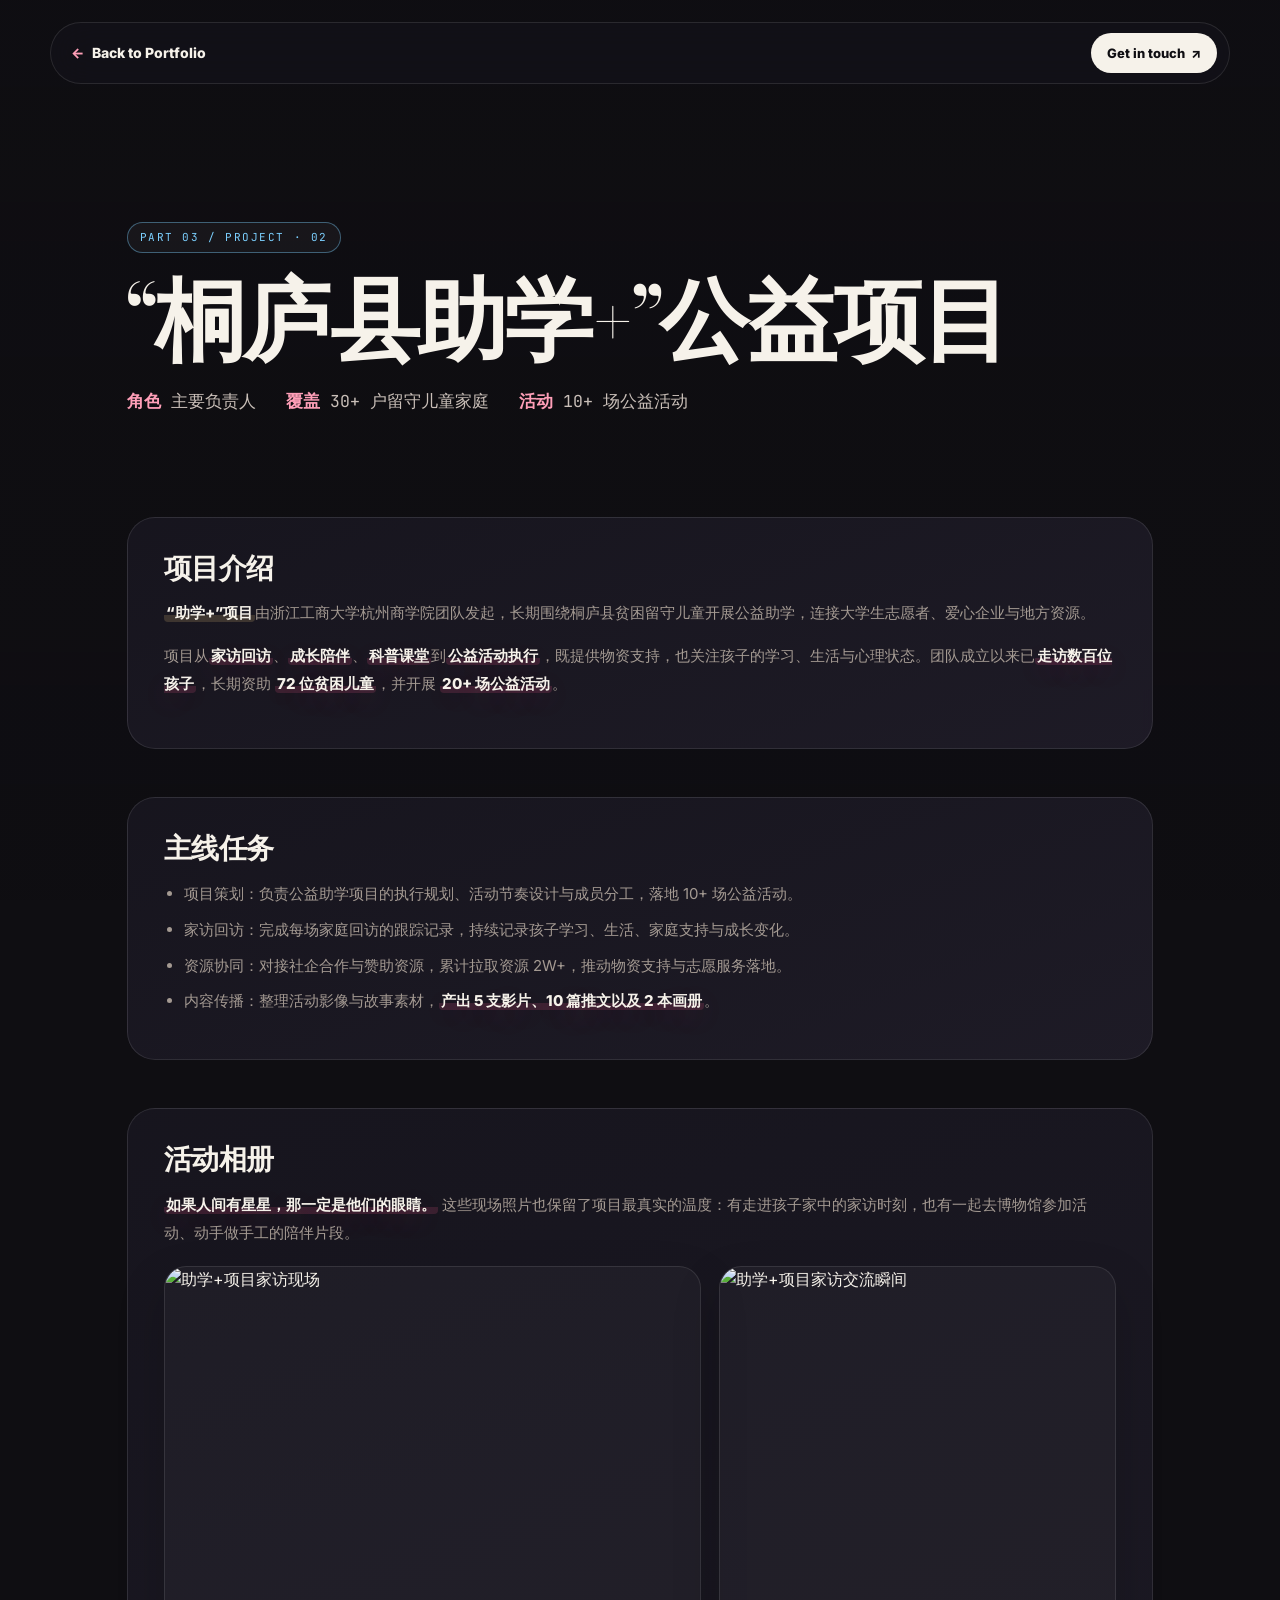
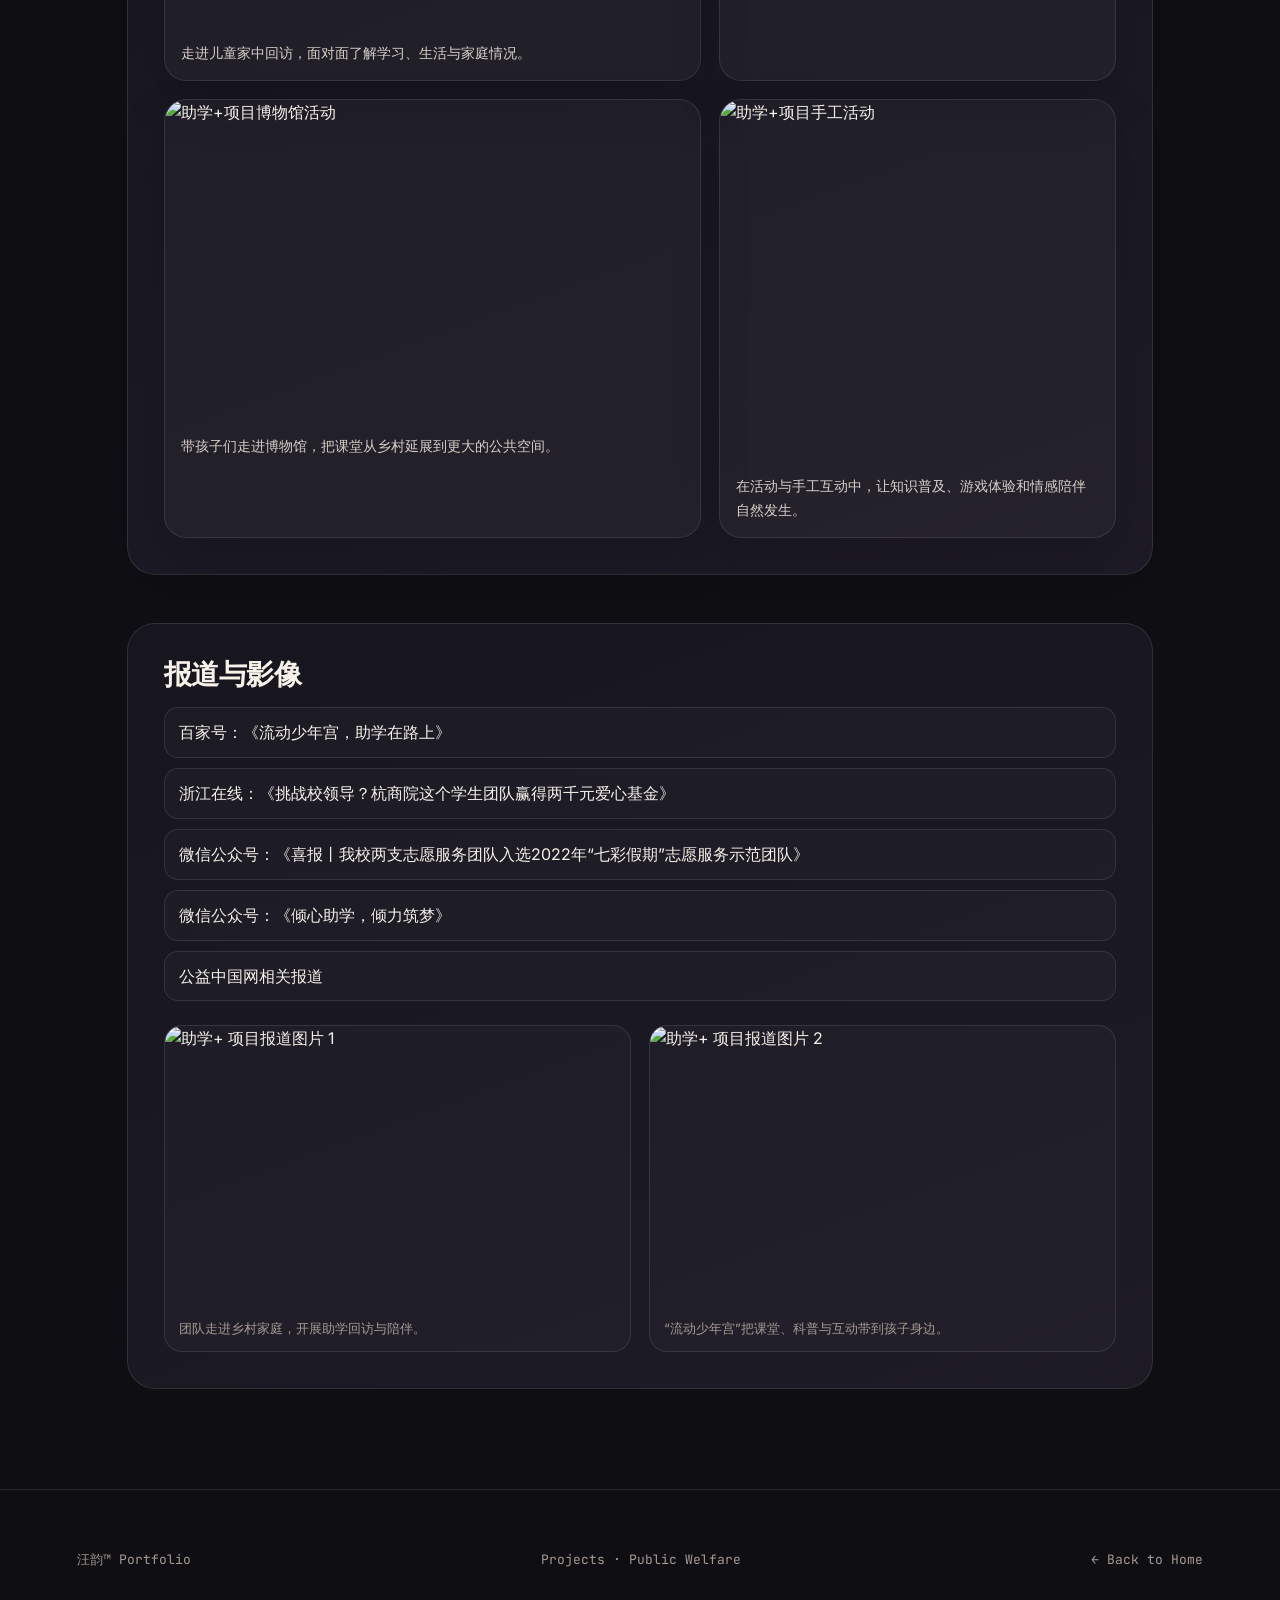
==== projects/gongyi.html @ 354fd6cc "Add files via upload" ====
<!doctype html>
<html lang="zh-CN">
<head>
  <meta charset="UTF-8" />
  <meta name="viewport" content="width=device-width, initial-scale=1.0" />
  <title>桐庐县助学+ 公益项目｜汪韵 Portfolio</title>
  <link href="https://fonts.googleapis.com/css2?family=Fraunces:opsz,wght@9..144,400;9..144,600;9..144,900&family=Inter:wght@400;500;600;700;800;900&family=JetBrains+Mono:wght@400;600&display=swap" rel="stylesheet">
  <link rel="stylesheet" href="../styles.css" />
</head>
<body class="gongyi-page">
  <div class="grain"></div>
  <nav class="detail-nav">
    <a class="back" href="../portfolio.html#projects"><i>←</i> Back to Portfolio</a>
    <a class="nav-cta" href="../portfolio.html#contact">Get in touch <i>↗</i></a>
  </nav>

  <section class="detail-hero">
    <span class="tag blue">Part 03 / Project · 02</span>
    <h1>“桐庐县助学+”公益项目</h1>
    <div class="meta">
      <div><b>角色</b>主要负责人</div>
      <div><b>覆盖</b>30+ 户留守儿童家庭</div>
      <div><b>活动</b>10+ 场公益活动</div>
    </div>
  </section>

  <main class="detail-body">
    <section class="detail-block">
      <h2>项目介绍</h2>
      <p><strong>“助学+”项目</strong>由浙江工商大学杭州商学院团队发起，长期围绕桐庐县贫困留守儿童开展公益助学，连接大学生志愿者、爱心企业与地方资源。</p>
      <p>项目从<b class="hl">家访回访</b>、<b class="hl">成长陪伴</b>、<b class="hl">科普课堂</b>到<b class="hl">公益活动执行</b>，既提供物资支持，也关注孩子的学习、生活与心理状态。团队成立以来已<b class="hl">走访数百位孩子</b>，长期资助 <b class="hl">72 位贫困儿童</b>，并开展 <b class="hl">20+ 场公益活动</b>。</p>
    </section>

    <section class="detail-block">
      <h2>主线任务</h2>
      <ul>
        <li>项目策划：负责公益助学项目的执行规划、活动节奏设计与成员分工，落地 10+ 场公益活动。</li>
        <li>家访回访：完成每场家庭回访的跟踪记录，持续记录孩子学习、生活、家庭支持与成长变化。</li>
        <li>资源协同：对接社企合作与赞助资源，累计拉取资源 2W+，推动物资支持与志愿服务落地。</li>
        <li>内容传播：整理活动影像与故事素材，<b class="hl">产出 5 支影片、10 篇推文以及 2 本画册</b>。</li>
      </ul>
    </section>

    <section class="detail-block">
      <h2>活动相册</h2>
      <p><b class="hl">如果人间有星星，那一定是他们的眼睛。</b> 这些现场照片也保留了项目最真实的温度：有走进孩子家中的家访时刻，也有一起去博物馆参加活动、动手做手工的陪伴片段。</p>
      <div class="gongyi-gallery">
        <figure class="gongyi-shot wide">
          <img src="../assets/gongyi/gongyi-home-visit.jpg" alt="助学+项目家访现场" />
          <figcaption>走进儿童家中回访，面对面了解学习、生活与家庭情况。</figcaption>
        </figure>
        <figure class="gongyi-shot">
          <img src="../assets/gongyi/gongyi-visit-closeup.jpg" alt="助学+项目家访交流瞬间" />
        </figure>
        <figure class="gongyi-shot">
          <img src="../assets/gongyi/gongyi-museum.jpg" alt="助学+项目博物馆活动" />
          <figcaption>带孩子们走进博物馆，把课堂从乡村延展到更大的公共空间。</figcaption>
        </figure>
        <figure class="gongyi-shot wide">
          <img src="../assets/gongyi/gongyi-handcraft.jpg" alt="助学+项目手工活动" />
          <figcaption>在活动与手工互动中，让知识普及、游戏体验和情感陪伴自然发生。</figcaption>
        </figure>
      </div>
    </section>

    <section class="detail-block">
      <h2>报道与影像</h2>
      <div class="report-list">
        <a href="https://baijiahao.baidu.com/s?id=1743393830156182730&wfr=spider&for=pc" target="_blank" rel="noopener">百家号：《流动少年宫，助学在路上》</a>
        <a href="https://edu.zjol.com.cn/jyjsb/gx/202205/t20220523_24268512.shtml" target="_blank" rel="noopener">浙江在线：《挑战校领导？杭商院这个学生团队赢得两千元爱心基金》</a>
        <a href="https://mp.weixin.qq.com/s?__biz=MzA5NzA5MzkwMQ==&mid=2656238337&idx=1&sn=d163414d0bee1aa7714468f614f43570&chksm=8b004b63bc77c275d43cf0dcc361975abc026a42892bd13a440582bca9d9f21f67026ea477d1&scene=27" target="_blank" rel="noopener">微信公众号：《喜报丨我校两支志愿服务团队入选2022年“七彩假期”志愿服务示范团队》</a>
        <a href="https://mp.weixin.qq.com/s?__biz=MzA5Mzk5MDE2MA==&mid=2654598188&idx=3&sn=9f2ddd918fa596a3ea3bbfcd68810405&chksm=8b982853bcefa1459b0fc0015643b7febeaaa6d3de9b00a42f5c280c9eeacb4f1b37c9ba20a7&scene=27" target="_blank" rel="noopener">微信公众号：《倾心助学，倾力筑梦》</a>
        <a href="https://www.pubchn.com/news/show.php?itemid=97414" target="_blank" rel="noopener">公益中国网相关报道</a>
      </div>
      <div class="report-gallery">
        <figure><img src="../assets/gongyi/gongyi-report-2.png" alt="助学+ 项目报道图片 1"><figcaption>团队走进乡村家庭，开展助学回访与陪伴。</figcaption></figure>
        <figure><img src="../assets/gongyi/gongyi-report-3.png" alt="助学+ 项目报道图片 2"><figcaption>“流动少年宫”把课堂、科普与互动带到孩子身边。</figcaption></figure>
      </div>
    </section>
  </main>

  <footer><div class="foot-top"><span>汪韵™ Portfolio</span><span>Projects · Public Welfare</span><a href="../portfolio.html" style="text-decoration:none">← Back to Home</a></div></footer>
</body>
</html>
---- styles.css ----
:root{
  --bg:#0f0e12;
  --bg-2:#141319;
  --ink:#f6f2ea;
  --muted:#a49a92;
  --line:rgba(255,255,255,.1);
  --line-strong:rgba(255,255,255,.22);
  --pink:#ff9fb8;
  --pink-deep:#ef588a;
  --amber:#e9c37a;
  --amber-deep:#c9922f;
  --blue:#7cd0ff;
  --blue-deep:#3a92cf;
  --red:#f47070;
  --paper:#1b1922;
  --sand:#d9c6b3;
}
*{box-sizing:border-box;-webkit-font-smoothing:antialiased}
html{scroll-behavior:smooth}
body{margin:0;font-family:Inter,system-ui,sans-serif;color:var(--ink);background:var(--bg);overflow-x:hidden;line-height:1.55}
.italic{font-family:"Fraunces",serif;font-style:italic;font-weight:400}
h1,h2,h3,h4{font-family:"Fraunces",serif;font-weight:600;letter-spacing:-.03em;line-height:1.06}
h2{margin:0 0 20px;font-size:clamp(38px,5.6vw,86px)}
h3{font-size:26px;margin:0 0 12px}
p{color:var(--muted)}
a{color:inherit}
.grain{display:none}
.grid-overlay{display:none}

/* NAV */
.nav{position:fixed;top:22px;left:50%;transform:translateX(-50%);z-index:40;display:flex;align-items:center;gap:24px;padding:10px 12px 10px 20px;border:1px solid var(--line);border-radius:999px;background:rgba(20,19,25,.72);backdrop-filter:blur(20px);width:min(1180px,95vw)}
.brand{display:flex;align-items:center;gap:6px;text-decoration:none;font-weight:800;font-size:15px}.brand b{font-family:"Fraunces",serif;font-size:20px;font-weight:600}.brand span{color:var(--pink)}
.nav-mid{flex:1;display:flex;justify-content:center;gap:6px}.nav-mid a{padding:8px 14px;text-decoration:none;color:var(--muted);font-size:13px;font-weight:600;border-radius:999px;transition:.25s}.nav-mid a:hover{color:var(--ink);background:rgba(255,255,255,.05)}
.nav-cta{display:inline-flex;align-items:center;gap:6px;padding:10px 16px;border-radius:999px;background:var(--ink);color:var(--bg);text-decoration:none;font-size:13px;font-weight:800}.nav-cta i{font-style:normal}

/* HERO */
.hero{position:relative;padding:180px 6vw 40px;min-height:96vh;isolation:isolate;overflow:hidden}
.hero-photo{position:absolute;top:0;right:0;height:100%;width:56%;object-fit:cover;object-position:center 20%;z-index:0;filter:contrast(1.08) saturate(1.05) brightness(1.02)}
.hero-photo-mask{position:absolute;inset:0;z-index:1;background:linear-gradient(90deg,var(--bg) 0%,var(--bg) 8%,rgba(15,14,18,.98) 18%,rgba(15,14,18,.9) 28%,rgba(15,14,18,.72) 40%,rgba(15,14,18,.5) 55%,rgba(15,14,18,.28) 72%,rgba(15,14,18,.1) 88%,rgba(15,14,18,0) 100%)}
.hero-inner{position:relative;z-index:2;max-width:1180px;margin:0 auto}
.hero-kicker,.section-kicker,.trust-title,.tag{font-family:"JetBrains Mono",monospace;color:var(--muted);font-size:12px;letter-spacing:.14em;text-transform:uppercase}
.hero-title{margin:22px 0 6px;font-size:clamp(80px,12vw,192px);font-weight:600;letter-spacing:-.02em;line-height:.9;color:#f6f2ea}
.hero-outline{margin:0 0 44px;font-family:"Fraunces",serif;font-style:italic;font-size:clamp(42px,6vw,88px);font-weight:700;letter-spacing:-.03em;line-height:1;background:linear-gradient(100deg,#f7d6e2 0%,#ef588a 38%,#e9c37a 72%,#78aae8 100%);-webkit-background-clip:text;background-clip:text;color:transparent;text-shadow:0 14px 48px rgba(239,88,138,.18)}
.hero-card{max-width:640px;padding:34px 36px;border:1px solid var(--line-strong);border-radius:26px;background:rgba(20,19,25,.62);backdrop-filter:blur(24px);box-shadow:0 30px 80px rgba(0,0,0,.35)}
.hero-role{margin:0 0 14px;color:var(--pink);font-size:16px;font-weight:800;letter-spacing:.02em}
.hero-desc{margin:0 0 22px;color:#d8d0c8;font-size:16px;line-height:1.8}
.hero-edu{list-style:none;margin:0 0 26px;padding:0;display:grid;gap:12px}
.hero-edu li{position:relative;padding-left:18px;color:#d8d0c8;font-size:15px}
.hero-edu li:before{content:"";position:absolute;left:0;top:9px;width:6px;height:6px;border-radius:50%;background:var(--pink)}
.hero-edu b{color:var(--ink);font-family:"Fraunces",serif;font-weight:600;font-size:16px}
.hero-edu span{color:var(--muted);font-family:"JetBrains Mono",monospace;font-size:13px;margin-left:6px}
.hero-contact{display:flex;flex-wrap:wrap;gap:32px;padding-top:26px;border-top:1px solid var(--line)}
.hero-contact a,.hero-contact span{display:inline-flex;align-items:center;gap:10px;color:#d8d0c8;text-decoration:none;font-family:"JetBrains Mono",monospace;font-size:14.5px;transition:.25s}
.hero-contact a:hover{color:var(--pink)}
.hero-contact i{font-style:normal;color:var(--pink);font-size:14px}

/* MARQUEE */
.marquee{margin-top:56px;padding:22px 0;border-top:1px solid var(--line);border-bottom:1px solid var(--line);overflow:hidden;position:relative;z-index:2}
.marquee-track{display:flex;gap:36px;white-space:nowrap;animation:marquee 30s linear infinite}
.marquee-track span{font-family:"Fraunces",serif;font-size:44px;font-style:italic;color:var(--ink);font-weight:600}
.marquee-track span:nth-child(even){color:var(--muted)}
@keyframes marquee{to{transform:translateX(-50%)}}

/* TRUST */
.trust{max-width:1180px;margin:80px auto;padding:0 6vw;text-align:center}
.trust-title{margin-bottom:26px}
.trust-logos{display:flex;flex-wrap:wrap;justify-content:center;gap:12px 18px}
.trust-logos span{padding:10px 18px;border:1px solid var(--line);border-radius:999px;font-family:"Fraunces",serif;font-size:18px;color:var(--muted);transition:.25s;white-space:nowrap}
.trust-logos span:hover{color:var(--ink);border-color:var(--line-strong)}

/* SECTIONS */
.section{max-width:1180px;margin:120px auto;padding:0 6vw;position:relative;z-index:2}
.section-head{display:flex;align-items:end;justify-content:space-between;gap:24px;margin-bottom:56px}
.section-kicker{display:block;margin-bottom:22px}
.section .lead,.section-head>p{max-width:520px;font-size:16px;color:var(--muted);margin:0}
.section-desc{max-width:520px;margin:0;color:var(--muted);font-family:"Kaiti SC","STKaiti","KaiTi","楷体","楷体_GB2312",serif;font-size:16px;line-height:1.75;letter-spacing:.02em}
.section-hint{display:inline-block;margin-left:6px;font-size:12px;color:rgba(240,236,228,.35);font-family:"JetBrains Mono",monospace;letter-spacing:.06em;font-weight:400}
.tag{display:inline-block;padding:6px 12px;border:1px solid var(--line-strong);border-radius:999px;background:rgba(255,255,255,.04);color:var(--muted);font-size:11px}
.tag.red{color:var(--red);border-color:rgba(244,112,112,.4)}
.tag.amber{color:var(--amber);border-color:rgba(233,195,122,.4)}
.tag.blue{color:var(--blue);border-color:rgba(124,208,255,.4)}

/* BTN */
.btn{display:inline-flex;align-items:center;gap:6px;padding:14px 20px;border-radius:999px;text-decoration:none;font-weight:700;transition:.25s;font-size:14px}
.btn i{font-style:normal;transition:.25s}
.btn.primary{background:var(--ink);color:var(--bg)}
.btn.primary:hover{background:var(--pink);color:var(--bg)}
.btn.primary:hover i{transform:translateX(4px)}
.btn.large{padding:18px 28px;font-size:16px}

/* EXPERIENCE HUB */
.exp-grid{display:grid;grid-template-columns:1fr;gap:18px}

.exp-acc{border:1px solid var(--line);border-radius:28px;background:linear-gradient(160deg,#181620 0%,#1f1c28 100%);overflow:hidden}
.exp-acc summary{list-style:none}
.exp-acc summary::-webkit-details-marker{display:none}

.exp-card{position:relative;padding:36px;border:none;border-radius:0;background:transparent;text-decoration:none;color:var(--ink);transition:.3s;display:flex;flex-direction:column;overflow:hidden;cursor:pointer}
.exp-acc:hover{border-color:var(--line-strong);transform:translateY(-2px);transition:.3s}
.exp-acc:hover:before{opacity:1}
.exp-acc[open]{border-color:var(--line-strong)}
.exp-acc[open] .exp-card{border-bottom:1px solid var(--line)}
.exp-acc[open] .exp-more i{transform:rotate(180deg)}

.exp-inline{padding:28px 36px;background:rgba(0,0,0,.18)}
.exp-inline-loading{color:var(--muted);font-family:"JetBrains Mono",monospace;font-size:12px}
.exp-inline-hero{display:flex;flex-wrap:wrap;gap:14px;align-items:baseline;margin-bottom:18px}
.exp-inline-hero h4{margin:0;font-family:"Fraunces",serif;font-size:22px;letter-spacing:-.02em}
.exp-inline-meta{display:flex;flex-wrap:wrap;gap:16px;color:var(--muted);font-family:"JetBrains Mono",monospace;font-size:12px}
.exp-inline-meta b{color:var(--pink);margin-right:6px}
.exp-inline .detail-block{margin:0 0 16px;padding:22px;border-radius:18px}
.exp-inline .detail-block:last-child{margin-bottom:0}
.exp-inline .placeholder{display:none}
.exp-card:before{content:"";position:absolute;inset:auto -20% -40% -20%;height:60%;background:radial-gradient(circle,rgba(255,159,184,.24),transparent 60%);opacity:0;transition:.35s}
.exp-card:hover{transform:none}
.exp-card:hover:before{opacity:1}
.exp-card:hover .exp-more i{transform:translateX(6px)}
.exp-card-head{display:flex;justify-content:space-between;align-items:center;gap:16px;margin-bottom:22px}
.exp-card-head img{height:60px;max-width:200px;object-fit:contain;background:transparent;padding:0;border-radius:0;mix-blend-mode:normal;filter:none}
.exp-card-head img.logo-dark{background:transparent}
.trust-inline{display:flex;flex-wrap:wrap;gap:8px;margin-top:18px}
.trust-inline span{padding:6px 14px;border:1px solid var(--line);border-radius:999px;font-family:"Fraunces",serif;font-size:14px;color:var(--muted);white-space:nowrap;transition:.25s}
.trust-inline span:hover{color:var(--ink);border-color:var(--line-strong)}
.exp-card h3{position:relative;z-index:1;font-size:30px;margin:0 0 10px;font-weight:800}
.exp-when{color:var(--pink);font-size:13px;font-family:"JetBrains Mono",monospace;margin:0 0 16px}
.exp-brief{position:relative;z-index:1;color:var(--muted);font-size:15px;margin:0 0 22px;flex:1}
.exp-metrics{display:flex;gap:20px;padding-top:20px;border-top:1px solid var(--line);margin-bottom:20px}
.exp-metrics span{display:flex;flex-direction:column;color:var(--muted);font-size:12px;font-family:"JetBrains Mono",monospace}
.exp-metrics b{font-family:"Fraunces",serif;font-size:32px;font-weight:600;color:var(--pink);letter-spacing:-.03em;margin-bottom:4px}
.exp-more{position:relative;z-index:1;color:var(--ink);font-family:"Fraunces",serif;font-style:italic;font-size:18px;font-weight:600;display:flex;align-items:center;gap:6px}
.exp-more i{font-style:normal;transition:.25s}

/* PROJECTS HUB */
.proj-grid{display:grid;grid-template-columns:1fr 1fr 1fr;gap:20px}
.proj-card{position:relative;padding:28px;border:1px solid var(--line);border-radius:28px;background:linear-gradient(160deg,#181620 0%,#1f1c28 100%);text-decoration:none;color:var(--ink);transition:.3s;display:flex;flex-direction:column;overflow:hidden}
.proj-card.wide{grid-column:span 1}
.proj-card:hover{transform:translateY(-6px);border-color:var(--line-strong)}
.proj-card:hover .proj-more i{transform:translateX(6px)}
.proj-cover{margin:18px 0 18px;height:180px;border-radius:20px;display:flex;flex-direction:column;justify-content:flex-end;padding:22px;position:relative;overflow:hidden;background-size:cover;background-position:center}
.proj-cover:after{content:"";position:absolute;inset:0;background:linear-gradient(180deg,rgba(0,0,0,0) 0%,rgba(0,0,0,.05) 55%,rgba(0,0,0,.45) 100%);pointer-events:none}
.proj-cover span,.proj-cover small{position:relative;z-index:1}
.proj-cover span{font-family:"Fraunces",serif;font-size:44px;font-weight:600;color:white;letter-spacing:-.03em;text-shadow:0 2px 20px rgba(0,0,0,.5)}
.proj-cover small{color:rgba(255,255,255,.85);font-family:"JetBrains Mono",monospace;font-size:12px;margin-top:4px;text-shadow:0 2px 12px rgba(0,0,0,.6)}
.proj-cover.research{background-color:#5a3a20}
.proj-cover.welfare{background-color:#1a2b3d}
.proj-cover.film-cover{background-color:#2a1a2c}
.proj-cover.film-cover:before{content:"";display:none}
.proj-card h3{font-size:24px;margin:0 0 10px}
.proj-card p{margin:0 0 20px;font-size:14px;flex:1;line-height:1.7}
.proj-card p b{color:var(--ink);font-weight:700;background:linear-gradient(180deg,transparent 62%,rgba(233,195,122,.18) 62%);padding:0 2px}
.proj-more{color:var(--ink);font-family:"Fraunces",serif;font-style:italic;font-size:17px;font-weight:600;display:flex;align-items:center;gap:6px}
.proj-more i{font-style:normal;transition:.25s}

/* LIFE */
.life h2{max-width:900px}
.life-lede{max-width:780px;color:var(--muted);margin-top:24px;font-size:16px;line-height:1.7}
.life-grid{display:grid;grid-template-columns:repeat(4,1fr);gap:16px;margin-top:32px}
.life-card{display:flex;flex-direction:column;padding:28px;border:1px solid var(--line);border-radius:22px;background:rgba(255,255,255,.02);color:var(--ink);text-decoration:none;transition:transform .3s ease,border-color .3s ease,background .3s ease;min-height:220px}
.life-card:hover{transform:translateY(-6px);border-color:var(--line-strong);background:rgba(255,255,255,.04)}
.life-card:hover .life-more i{transform:translateX(6px)}
.life-tag{font-family:"JetBrains Mono",monospace;font-size:11px;color:var(--muted);letter-spacing:.08em;text-transform:uppercase;margin-bottom:14px}
.life-card b{display:block;font-family:"Fraunces",serif;font-size:22px;margin-bottom:10px;font-weight:600}
.life-card p{margin:0 0 20px;font-size:14px;color:var(--muted);flex:1;line-height:1.6}
.life-more{color:var(--ink);font-family:"Fraunces",serif;font-style:italic;font-size:15px;font-weight:600;display:inline-flex;align-items:center;gap:6px}
.life-more i{transition:transform .3s ease;font-style:normal}

/* CONTACT */
.contact{padding:0 6vw}
.contact-inner{padding:80px 6vw;border-radius:36px;background:linear-gradient(135deg,var(--pink-deep) 0%,#8a3d67 40%,#3a2a48 100%);text-align:center;position:relative;overflow:hidden}
.contact-inner:before{content:"";position:absolute;inset:auto -20% -60% 40%;width:500px;height:500px;border-radius:50%;background:radial-gradient(circle,rgba(233,195,122,.5),transparent 60%);filter:blur(30px)}
.contact-inner h2{color:white;max-width:800px;margin:0 auto 20px}
.contact-inner .section-kicker{color:rgba(255,255,255,.75)}
.contact-inner p{max-width:640px;margin:0 auto 40px;color:rgba(255,255,255,.85)}
.contact-info{position:relative;z-index:2;display:flex;flex-wrap:wrap;justify-content:center;gap:24px}
.contact-info a,.contact-info span{color:white;text-decoration:none;font-family:"JetBrains Mono",monospace;font-size:14px;display:inline-flex;align-items:center;gap:8px;padding:12px 20px;border:1px solid rgba(255,255,255,.28);border-radius:999px;background:rgba(255,255,255,.06);transition:.25s}
.contact-info a:hover{background:rgba(255,255,255,.16)}
.contact-info i{font-style:normal}

/* FOOTER */
footer{padding:60px 6vw 40px;border-top:1px solid var(--line);margin-top:100px}
.foot-top{max-width:1180px;margin:0 auto;display:flex;justify-content:space-between;flex-wrap:wrap;gap:16px;color:var(--muted);font-size:13px;font-family:"JetBrains Mono",monospace}

/* ================= DETAIL PAGES ================= */
.detail-nav{position:fixed;top:22px;left:50%;transform:translateX(-50%);z-index:40;display:flex;align-items:center;justify-content:space-between;padding:10px 12px 10px 20px;border:1px solid var(--line);border-radius:999px;background:rgba(20,19,25,.72);backdrop-filter:blur(20px);width:min(1180px,95vw)}
.detail-nav .back{display:inline-flex;align-items:center;gap:8px;text-decoration:none;color:var(--ink);font-weight:800;font-size:14px}
.detail-nav .back i{font-style:normal;color:var(--pink)}
.detail-hero{padding:160px 6vw 60px;max-width:1180px;margin:0 auto;position:relative;z-index:2}
.detail-hero .tag{margin-bottom:22px}
.detail-hero h1{font-family:"Fraunces",serif;font-size:clamp(48px,7vw,96px);letter-spacing:-.03em;line-height:1;margin:0 0 22px}
.detail-hero .meta{display:flex;flex-wrap:wrap;gap:30px;color:#c9bfb8;font-family:"JetBrains Mono",monospace;font-size:16.5px;line-height:1.75}
.detail-hero .meta div b{color:var(--pink);margin-right:10px;font-size:17px}
.detail-body{max-width:1180px;margin:40px auto 0;padding:0 6vw;position:relative;z-index:2}
.detail-block{margin-bottom:48px;padding:36px;border:1px solid var(--line);border-radius:28px;background:linear-gradient(160deg,#181620 0%,#1f1c28 100%)}
.detail-block h2{font-size:clamp(24px,2.4vw,28px);margin:0 0 16px;letter-spacing:-.02em}
.detail-block p,.detail-block li{color:var(--muted);font-size:15px;line-height:1.85}
.detail-block ul{margin:0;padding-left:20px}
.detail-block li{margin-bottom:8px}
.placeholder{padding:24px;border:1px dashed var(--line-strong);border-radius:16px;color:var(--muted);font-family:"JetBrains Mono",monospace;font-size:13px;background:rgba(255,255,255,.02);text-align:center}

/* VIDEO SLOTS */
.video-grid{display:grid;grid-template-columns:1fr 1fr;gap:20px;margin-top:16px}
.video-card{border:1px solid var(--line);border-radius:24px;overflow:hidden;background:#181620;transition:.3s}
.video-card:hover{transform:translateY(-4px);border-color:var(--line-strong)}
.video-slot{position:relative;aspect-ratio:16/9;background:linear-gradient(135deg,var(--pink-deep) 0%,var(--amber-deep) 60%,var(--blue-deep));display:flex;align-items:center;justify-content:center;color:white;font-family:"Fraunces",serif;font-size:24px;font-style:italic;overflow:hidden}
.video-slot video{width:100%;height:100%;object-fit:cover}
.video-slot:before{content:"▶";position:absolute;width:64px;height:64px;background:rgba(0,0,0,.4);border-radius:50%;display:grid;place-items:center;font-size:18px;color:white;backdrop-filter:blur(8px);pointer-events:none}
.video-slot.has-video:before{display:none}
.video-info{padding:22px}
.video-info h3{font-size:22px;margin:0 0 8px}
.video-info p{margin:0 0 8px;font-size:14px}
.video-info .meta{color:var(--pink);font-size:12px;font-family:"JetBrains Mono",monospace}

/* Responsive */
@media (max-width:1000px){
  .nav,.detail-nav{gap:12px;padding:8px 10px 8px 14px}
  .nav-mid{display:none}
  .hero-title{font-size:clamp(56px,14vw,96px)}
  .hero-outline{font-size:clamp(28px,7vw,54px)}
  .hero-photo{width:100%;height:65%;top:0;opacity:.36}
  .hero-photo-mask{background:linear-gradient(180deg,rgba(15,14,18,.65) 0%,rgba(15,14,18,.9) 55%,var(--bg) 88%)}
  .hero-card{max-width:none}
  .hero-contact{gap:14px}
  .exp-grid,.proj-grid,.life-grid,.video-grid{grid-template-columns:1fr}
  .section-head{flex-direction:column;align-items:start}
  .marquee-track span{font-size:32px}
  .contact-inner{padding:60px 24px}
}


/* RESUME HERO */
.resume-hero{padding:0 6vw}
.resume-card{display:grid;grid-template-columns:1.15fr .85fr;gap:0;padding:60px;border-radius:36px;background:linear-gradient(135deg,#f6f2ea 0%,#e9dcc7 60%,#d9b8b2 100%);color:var(--bg);text-decoration:none;transition:.3s;overflow:hidden;position:relative;align-items:center}
.resume-card:hover{transform:translateY(-6px);box-shadow:0 40px 90px rgba(217,184,178,.25)}
.resume-card:before{content:"";position:absolute;inset:auto -10% -40% 55%;width:420px;height:420px;border-radius:50%;background:radial-gradient(circle,rgba(239,88,138,.32),transparent 65%);filter:blur(20px)}
.resume-left{position:relative;z-index:2}
.resume-left .section-kicker{color:var(--pink-deep)}
.resume-left h2{color:var(--bg);font-size:clamp(38px,4.4vw,68px);margin-bottom:18px}
.resume-left h2 .italic{color:var(--pink-deep)}
.resume-left p{color:#4a3f45;font-size:16px;margin:0 0 28px;max-width:460px}
.resume-btn{display:inline-flex;align-items:center;gap:8px;padding:16px 28px;border-radius:999px;background:var(--bg);color:var(--ink);font-weight:800;font-size:15px}
.resume-btn i{font-style:normal}
.resume-right{position:relative;z-index:2;display:flex;justify-content:flex-end}
.resume-mock{width:280px;padding:28px;background:white;border-radius:20px;box-shadow:0 30px 60px rgba(0,0,0,.18);transform:rotate(4deg)}
.mock-line{height:8px;border-radius:999px;background:#e0d5c8;margin-bottom:12px}
.mock-line.long{width:100%}.mock-line.mid{width:70%}.mock-line.short{width:40%}
.mock-block{height:52px;border-radius:12px;background:linear-gradient(135deg,#ffcbd8,#f8e6c8);margin-bottom:14px}

@media (max-width:1000px){
  .resume-card{grid-template-columns:1fr;padding:40px 28px}
  .resume-right{margin-top:24px;justify-content:center}
  .resume-mock{transform:rotate(2deg)}
}


/* RESUME & CONTACT MERGED */
.resume-contact{padding:0 6vw}
.rc-inner{display:grid;grid-template-columns:1.15fr .85fr;gap:0;padding:60px;border-radius:36px;background:linear-gradient(145deg,#181620 0%,#211d2a 54%,#2b2030 100%);color:var(--ink);overflow:hidden;position:relative;align-items:center;border:1px solid var(--line-strong);box-shadow:0 30px 90px rgba(0,0,0,.28)}
.rc-inner:before{content:"";position:absolute;inset:auto -10% -40% 50%;width:460px;height:460px;border-radius:50%;background:radial-gradient(circle,rgba(239,88,138,.22),transparent 65%);filter:blur(20px)}
.rc-left{position:relative;z-index:2;padding-right:20px}
.rc-left .section-kicker{color:var(--pink)}
.rc-left h2{color:var(--ink);font-size:clamp(38px,4.4vw,68px);margin-bottom:18px}
.rc-left h2 .italic{color:var(--pink)}
.rc-left>p{color:#d8d0c8;font-size:16px;margin:0 0 26px;max-width:460px}
.rc-left .contact-info{display:flex;flex-wrap:nowrap;gap:10px;position:relative;z-index:2;align-items:center}
.rc-left .contact-info a,.rc-left .contact-info span{padding:12px 18px;border:1px solid var(--line);border-radius:999px;background:rgba(255,255,255,.045);color:#d8d0c8;font-family:"JetBrains Mono",monospace;font-size:13px;font-weight:600;text-decoration:none;display:inline-flex;align-items:center;gap:8px}
.rc-left .contact-info a:hover{background:rgba(255,255,255,.08);color:var(--pink);border-color:var(--line-strong)}
.rc-left .contact-info i{font-style:normal;color:var(--pink)}
.rc-right{position:relative;z-index:2;display:flex;flex-direction:column;align-items:center;gap:20px;text-decoration:none;color:var(--ink);transition:.3s}
.rc-right:hover{transform:translateY(-6px)}
.rc-right .resume-mock{width:280px;padding:28px;background:rgba(246,242,234,.94);border-radius:20px;box-shadow:0 30px 60px rgba(0,0,0,.24);transform:rotate(4deg)}
.rc-right .resume-btn{display:inline-flex;align-items:center;gap:8px;padding:16px 28px;border-radius:999px;background:var(--ink);color:var(--bg);font-weight:800;font-size:15px;text-decoration:none}
.rc-right .resume-btn i{font-style:normal}

@media (max-width:1000px){
  .rc-inner{grid-template-columns:1fr;padding:40px 28px}
  .rc-left{padding-right:0}
  .rc-right{margin-top:24px}
}


/* JOURNEY / TIMELINE */
.journey{}
.exp-desc-left{margin-top:18px;max-width:none;white-space:nowrap}
.timeline{position:relative;margin-top:20px;padding:60px 0 24px;overflow:visible}
.timeline-line{position:absolute;left:0;right:0;top:102px;height:1px;background:linear-gradient(90deg,transparent 0%,var(--line-strong) 8%,var(--line-strong) 92%,transparent 100%);z-index:0}
.timeline-items{position:relative;display:grid;grid-template-columns:repeat(6,1fr);gap:14px;z-index:1;align-items:stretch}
.tl-item{display:flex;flex-direction:column;align-items:center;text-decoration:none;color:var(--ink);position:relative;height:100%}
.tl-when{font-family:"JetBrains Mono",monospace;font-size:13px;color:rgba(240,236,228,.76);letter-spacing:.035em;margin-bottom:12px;text-align:center;height:30px;display:flex;align-items:center;font-weight:600;white-space:nowrap}
.tl-dot{width:14px;height:14px;border-radius:50%;background:var(--bg);border:2px solid var(--ink);position:relative;z-index:2;transition:transform .3s ease,background .3s ease,box-shadow .3s ease;flex:0 0 auto}
.tl-dot.current{background:var(--amber);border-color:var(--amber);box-shadow:0 0 0 6px rgba(233,195,122,.18)}
.tl-item:hover .tl-dot{transform:scale(1.35);background:var(--ink)}
.tl-item:hover .tl-dot.current{background:var(--amber);box-shadow:0 0 0 10px rgba(233,195,122,.28)}
.tl-card{margin-top:22px;padding:16px 12px;border:1px solid var(--line);border-radius:18px;background:rgba(255,255,255,.025);width:100%;height:166px;display:flex;flex-direction:column;gap:7px;transition:transform .3s ease,border-color .3s ease,background .3s ease;backdrop-filter:blur(4px);overflow:hidden}
.tl-item:hover .tl-card{transform:translateY(-6px);border-color:var(--line-strong);background:rgba(255,255,255,.045)}
.tl-logo{height:44px;width:100%;display:flex;align-items:center;justify-content:center;margin-bottom:3px;flex:0 0 auto}
.tl-logo img{width:118px;height:40px;object-fit:contain;display:block}
.tl-card b{font-family:"Fraunces",serif;font-size:14.5px;font-weight:600;line-height:1.25;letter-spacing:-.01em;word-break:normal;overflow-wrap:anywhere}
.tl-card p{margin:0;font-size:12px;color:var(--muted);line-height:1.45;word-break:normal;overflow-wrap:anywhere}
.tl-tag{display:inline-block;align-self:flex-start;margin-top:auto;padding:4px 8px;border:1px solid var(--line-strong);border-radius:999px;font-family:"JetBrains Mono",monospace;font-size:8.5px;letter-spacing:.04em;text-transform:uppercase;color:var(--muted);max-width:100%;white-space:nowrap;overflow:hidden;text-overflow:ellipsis}
.tl-tag.red{color:var(--red);border-color:rgba(244,112,112,.4)}
.tl-tag.amber{color:var(--amber);border-color:rgba(233,195,122,.4)}
.tl-tag.blue{color:var(--blue);border-color:rgba(120,170,232,.4)}

/* Animated cut-out character in timeline */
.timeline-walker{position:absolute;top:-42px;left:1%;width:104px;height:auto;z-index:3;pointer-events:none;filter:drop-shadow(0 18px 26px rgba(0,0,0,.34));animation:walkerMove 14s linear forwards}
@keyframes walkerMove{0%{left:1%;transform:translateX(0) scale(1)}18%{left:16%;transform:translateX(-8px) scale(1)}36%{left:32%;transform:translateX(-16px) scale(1)}54%{left:50%;transform:translateX(-24px) scale(1)}72%{left:66%;transform:translateX(-32px) scale(1)}100%{left:88%;transform:translateX(-46px) scale(1)}}

@media (max-width:900px){
  .exp-desc-left{white-space:normal}
  .timeline{height:auto;padding:0;margin-top:24px}
  .timeline-line{display:none}
  .timeline-items{display:grid;grid-template-columns:1fr;gap:14px}
  .tl-item{flex-direction:row;align-items:flex-start;gap:16px;padding-left:18px;border-left:2px solid var(--line-strong)}
  .tl-when{margin:0;flex-shrink:0;width:116px;height:auto;text-align:left;white-space:normal}
  .tl-dot{position:absolute;left:-9px;top:4px}
  .tl-card{margin:0;height:auto;min-height:132px}
  .timeline-walker{position:relative;display:block;top:auto;left:auto;width:118px;margin:-18px auto 22px;animation:none}
}

.projects-desc-left{margin-top:18px;max-width:760px}
.resume-onepage-note{font-family:"Kaiti SC","STKaiti","KaiTi","楷体","楷体_GB2312",serif;letter-spacing:.03em}

/* Universe brush title */
.universe-title{margin:18px 0 22px;max-width:880px;display:flex;flex-direction:column;align-items:flex-start;gap:8px;position:relative;z-index:2}
.u-line{display:block;font-family:"Permanent Marker","Rock Salt",cursive;font-size:clamp(54px,8vw,126px);line-height:.92;letter-spacing:.015em;color:#f4efe8;text-shadow:0 4px 0 rgba(0,0,0,.18),0 18px 50px rgba(0,0,0,.42);filter:url(#none);transform-origin:left center;animation:brushWobble 4.8s ease-in-out infinite}
.u-line-1{animation-delay:.1s}
.u-line-2{margin-left:9vw;animation-delay:.45s;color:#fff7ef}
.universe-title:after{content:"";position:absolute;left:2%;bottom:-16px;width:min(640px,72vw);height:2px;background:linear-gradient(90deg,rgba(239,88,138,0),rgba(239,88,138,.72),rgba(233,195,122,.56),rgba(120,170,232,0));transform-origin:left center;animation:inkLine 3.8s ease-in-out infinite}
@keyframes brushWobble{0%,100%{transform:translateY(0) rotate(-.4deg) scale(1)}25%{transform:translateY(-2px) rotate(.35deg) scale(1.01)}50%{transform:translateY(1px) rotate(-.15deg) scale(.995)}75%{transform:translateY(-1px) rotate(.2deg) scale(1.006)}}
@keyframes inkLine{0%,100%{transform:scaleX(.86);opacity:.5}50%{transform:scaleX(1);opacity:.95}}
@media (max-width:900px){.universe-title{gap:4px}.u-line{font-size:clamp(42px,14vw,74px)}.u-line-2{margin-left:0}.universe-title:after{width:88vw}}

/* latest hero/timeline refinements */
.universe-title{margin:-18px 0 10px;opacity:.48;transform:scale(.88);transform-origin:left top}
.u-line{font-size:clamp(42px,6.3vw,96px);text-shadow:0 2px 0 rgba(0,0,0,.12),0 12px 32px rgba(0,0,0,.22)}
.u-line-2{margin-left:6vw}
.universe-title:after{opacity:.35;bottom:-10px}
.tl-card b{font-size:12.4px;white-space:nowrap;overflow:hidden;text-overflow:ellipsis;max-width:100%}
.tl-card p{font-size:11.4px;white-space:nowrap;overflow:hidden;text-overflow:ellipsis;max-width:100%}

/* latest: merged Experience timeline and restored name hero */
.hero-outline{margin:18px 0 44px;font-family:"Fraunces",serif;font-style:normal;font-size:clamp(92px,13vw,196px);font-weight:600;letter-spacing:-.04em;line-height:.9;background:linear-gradient(105deg,#f8efe6 0%,#ef588a 48%,#e9c37a 100%);-webkit-background-clip:text;background-clip:text;color:transparent;text-shadow:0 24px 70px rgba(239,88,138,.18)}
.timeline-walker{animation:walkerMove 12s linear 3 forwards}

/* latest: compact hero name + lighter timeline heading + merged experience spacing */
.hero-outline{font-size:clamp(76px,10.5vw,156px);margin:12px 0 38px}
.timeline-heading{display:block;margin-top:10px;color:rgba(240,236,228,.42);font-size:clamp(42px,5.6vw,76px);letter-spacing:-.03em;text-transform:lowercase}
.experience-hub{margin-top:24px}
.experience-subintro{margin-bottom:34px}

/* highlight key points in video stories */
.hl{font-weight:800;color:var(--ink);text-shadow:0 10px 28px rgba(239,88,138,.16);background:linear-gradient(180deg,transparent 62%,rgba(239,88,138,.16) 62%);padding:0 2px;border-radius:4px}

/* Click spark micro-interaction */
#click-spark{position:fixed;inset:0;width:100vw;height:100vh;pointer-events:none;z-index:9999;mix-blend-mode:screen}

/* Public welfare report gallery */
.report-list{display:flex;flex-direction:column;gap:10px;margin:18px 0 24px}
.report-list a{color:var(--ink);text-decoration:none;border:1px solid var(--line);border-radius:14px;padding:12px 14px;background:rgba(255,255,255,.025);transition:.25s}
.report-list a:hover{border-color:var(--line-strong);background:rgba(255,255,255,.05);transform:translateX(4px)}
.report-gallery{display:grid;grid-template-columns:repeat(2,1fr);gap:18px;margin-top:18px}
.report-gallery figure{margin:0;border:1px solid var(--line);border-radius:18px;overflow:hidden;background:rgba(255,255,255,.025)}
.report-gallery img{width:100%;height:280px;object-fit:cover;display:block}
.report-gallery figcaption{padding:12px 14px;color:var(--muted);font-size:13px;line-height:1.6}
@media (max-width:900px){.report-gallery{grid-template-columns:1fr}.report-gallery img{height:auto}}

.detail-block strong{color:var(--ink);font-weight:800;background:linear-gradient(180deg,transparent 62%,rgba(233,195,122,.18) 62%);padding:0 2px;border-radius:4px}

.exp-keywords{display:flex;flex-wrap:wrap;gap:10px;padding-top:18px;border-top:1px solid var(--line);margin-bottom:22px}
.exp-keywords span{display:inline-flex;align-items:center;padding:8px 13px;border:1px solid var(--line);border-radius:999px;color:#d8d0c8;background:rgba(255,255,255,.035);font-size:13px;font-weight:700;letter-spacing:.01em}
.exp-acc:hover .exp-keywords span{border-color:rgba(255,255,255,.2)}

.resume-preview{padding:0!important;overflow:hidden;background:rgba(246,242,234,.96)!important}
.resume-preview img{display:block;width:100%;height:auto;border-radius:20px}

.profile-tagline{font-size:clamp(22px,2.2vw,32px);line-height:1.28;display:inline-block;max-width:620px;font-family:"Inter",system-ui,sans-serif;font-weight:600;letter-spacing:0;color:var(--ink)}

.gongyi-gallery{display:grid;grid-template-columns:1.35fr 1fr;gap:18px;margin-top:20px}
.gongyi-shot{margin:0;border:1px solid var(--line);border-radius:22px;overflow:hidden;background:rgba(255,255,255,.03);box-shadow:0 20px 48px rgba(0,0,0,.18)}
.gongyi-shot.wide{grid-row:span 1}
.gongyi-shot img{display:block;width:100%;height:320px;object-fit:cover}
.gongyi-shot.wide img{height:360px}
.gongyi-shot figcaption{padding:14px 16px;color:#d8d0c8;font-size:14px;line-height:1.75}
@media (max-width:900px){.gongyi-gallery{grid-template-columns:1fr}.gongyi-shot img,.gongyi-shot.wide img{height:auto}}

.gongyi-page{position:relative}
.gongyi-page::before{content:"";position:fixed;inset:0;background:url('../assets/gongyi/gongyi-visit-closeup.jpg') center 18%/cover no-repeat;opacity:.11;filter:grayscale(.08) blur(1px);pointer-events:none;z-index:0}
.gongyi-page::after{content:"";position:fixed;inset:0;background:linear-gradient(180deg,rgba(15,14,18,.82) 0%,rgba(15,14,18,.9) 45%,rgba(15,14,18,.96) 100%);pointer-events:none;z-index:1}
.gongyi-page .detail-nav,.gongyi-page .detail-hero,.gongyi-page .detail-body{position:relative;z-index:2}
.gongyi-page .detail-block{background:linear-gradient(160deg,rgba(24,22,32,.9) 0%,rgba(31,28,40,.92) 100%);backdrop-filter:blur(6px)}
@media (max-width:860px){.rc-left .contact-info{flex-wrap:wrap}}

/* OPENING COLLAGE */
.world-intro{position:relative;min-height:100vh;padding:140px 6vw 70px;display:grid;grid-template-columns:.9fr 1.1fr;align-items:center;gap:36px;overflow:hidden;background:radial-gradient(circle at 78% 22%,rgba(239,88,138,.18),transparent 36%),radial-gradient(circle at 25% 76%,rgba(124,208,255,.14),transparent 34%),linear-gradient(135deg,#0f0e12 0%,#17141d 58%,#211824 100%);isolation:isolate}
.world-intro:before{content:"";position:absolute;inset:7%;border:1px solid rgba(255,255,255,.08);border-radius:44px;pointer-events:none}
.world-copy{position:relative;z-index:3;max-width:620px}.world-kicker{font-family:"JetBrains Mono",monospace;text-transform:uppercase;letter-spacing:.16em;color:var(--pink);font-size:12px}.world-copy h1{margin:18px 0;font-size:clamp(68px,10vw,150px);line-height:.88;letter-spacing:-.06em}.world-copy h1 span{font-style:italic;color:var(--amber)}.world-copy>p{max-width:480px;color:#d8d0c8;font-size:17px;line-height:1.8}.world-scroll{display:inline-flex;align-items:center;gap:8px;margin-top:22px;padding:13px 18px;border:1px solid var(--line-strong);border-radius:999px;color:var(--ink);text-decoration:none;font-weight:800;background:rgba(255,255,255,.045)}.world-scroll i{font-style:normal;color:var(--pink)}
.world-collage{position:relative;z-index:2;height:min(72vh,680px);min-height:520px}.cutout{position:absolute;max-width:48%;filter:drop-shadow(0 28px 38px rgba(0,0,0,.42));animation:floatCutout 8s ease-in-out infinite alternate}.cutout-a{left:2%;bottom:2%;transform:rotate(-8deg);z-index:3}.cutout-b{right:4%;top:2%;transform:rotate(9deg);z-index:2;animation-delay:-1.5s}.cutout-c{left:34%;top:18%;transform:rotate(-2deg);z-index:4;animation-delay:-3s}.paper-note{position:absolute;z-index:5;padding:10px 16px;background:#f6f2ea;color:#17141d;border:2px solid #17141d;border-radius:4px;font-family:"Permanent Marker","Fraunces",serif;font-size:24px;box-shadow:8px 10px 0 rgba(239,88,138,.55)}.note-a{left:8%;top:16%;transform:rotate(-10deg)}.note-b{right:9%;bottom:18%;transform:rotate(7deg);box-shadow:8px 10px 0 rgba(124,208,255,.5)}
@keyframes floatCutout{from{translate:0 0}to{translate:0 -16px}}
@media (max-width:900px){.world-intro{grid-template-columns:1fr;padding-top:120px}.world-collage{height:520px;min-height:420px}.cutout{max-width:58%}.world-copy h1{font-size:clamp(56px,16vw,96px)}}

.world-intro{cursor:pointer;min-height:100svh}
.world-hint{display:inline-flex!important;margin:14px 0 0!important;padding:10px 14px;border:1px solid var(--line-strong);border-radius:999px;color:var(--pink)!important;font-family:"JetBrains Mono",monospace;font-size:13px!important;letter-spacing:.08em;background:rgba(255,255,255,.045);animation:hintPulse 1.8s ease-in-out infinite}
.world-scroll{margin-top:14px}
@keyframes hintPulse{0%,100%{opacity:.72;transform:translateY(0)}50%{opacity:1;transform:translateY(-3px)}}

/* fuller intro collage */
.cutout-d{left:58%;bottom:0;max-width:35%;transform:rotate(-12deg);z-index:5;animation-delay:-2.4s}
.cutout-e{left:18%;top:2%;max-width:34%;transform:rotate(12deg);z-index:1;animation-delay:-4.2s}
.cutout-f{right:28%;bottom:8%;max-width:31%;transform:rotate(8deg);z-index:6;animation-delay:-1s}
.cutout-g{right:0;bottom:34%;max-width:27%;transform:rotate(-6deg);z-index:1;animation-delay:-5s}
.world-collage:before{content:"";position:absolute;left:5%;right:5%;top:8%;bottom:6%;background:repeating-linear-gradient(135deg,rgba(255,255,255,.045) 0 2px,transparent 2px 12px);border-radius:40px;opacity:.55;z-index:0}
@media (max-width:900px){.cutout-d{left:52%;max-width:42%}.cutout-e{left:4%;top:8%;max-width:40%}.cutout-f{right:30%;bottom:0;max-width:38%}.cutout-g{right:0;bottom:34%;max-width:34%}}

.welcome-only{overflow:hidden;background:#0f0e12}
.welcome-only .world-intro{height:100svh;min-height:100svh;padding:8vh 7vw;grid-template-columns:.95fr 1.05fr}
.welcome-only .world-copy{align-self:center}
.welcome-only .world-copy>p:not(.world-hint){display:none}
.world-collage.single-girl{height:82vh;min-height:560px}
.world-collage.single-girl:before{left:18%;right:4%;top:6%;bottom:6%}
.world-collage.single-girl .cutout-f{right:8%;bottom:0;max-width:min(54%,430px);transform:rotate(5deg);animation-delay:-1s}
@media (max-width:900px){.welcome-only{overflow:auto}.welcome-only .world-intro{height:auto;min-height:100svh;grid-template-columns:1fr;padding:9vh 7vw}.world-collage.single-girl{height:48vh;min-height:360px}.world-collage.single-girl .cutout-f{right:8%;max-width:62%;bottom:0}}

/* standalone welcome poster */
.welcome-only{overflow:hidden;background:#f5efe5;color:#17141d}
.welcome-stage{position:relative;width:100vw;height:100svh;overflow:hidden;display:grid;place-items:center;cursor:pointer;isolation:isolate;background:#f5efe5}
.welcome-bg{position:absolute;inset:-4%;z-index:0;background:linear-gradient(180deg,rgba(255,250,238,.2),rgba(255,255,255,.42)),url('assets/intro/welcome-bg.jpg') center/cover no-repeat;filter:saturate(1.08) contrast(.96);transform:scale(1.02);animation:bgDrift 12s ease-in-out infinite alternate}
.welcome-stage:before{content:"";position:absolute;inset:0;z-index:1;background:radial-gradient(circle at 50% 48%,rgba(255,250,238,.48) 0 16%,rgba(255,250,238,.16) 30%,transparent 52%),linear-gradient(90deg,rgba(23,20,29,.1),transparent 24%,transparent 76%,rgba(23,20,29,.08));pointer-events:none}
.welcome-stage:after{content:"";position:absolute;inset:22px;z-index:4;border:1.5px solid rgba(23,20,29,.16);border-radius:34px;pointer-events:none}
.welcome-photo-collage{position:absolute;inset:0;z-index:2;pointer-events:none}
.welcome-cutout{position:absolute;max-width:26vw;max-height:58vh;filter:drop-shadow(0 22px 26px rgba(48,35,36,.24));animation:posterFloat 7s ease-in-out infinite alternate;transform-origin:center bottom}
.wc-1{left:3vw;bottom:1vh;max-width:25vw;z-index:3;transform:rotate(-7deg);animation-delay:-.5s}.wc-2{right:4vw;top:5vh;max-width:22vw;z-index:2;transform:rotate(8deg);animation-delay:-1.2s}.wc-3{left:28vw;top:2vh;max-width:19vw;z-index:2;transform:rotate(-4deg);animation-delay:-2s}.wc-4{left:6vw;top:12vh;max-width:20vw;z-index:1;transform:rotate(9deg);animation-delay:-3.1s}.wc-5{right:25vw;bottom:-1vh;max-width:22vw;z-index:3;transform:rotate(-10deg);animation-delay:-2.4s}.wc-6{right:6vw;bottom:0;max-width:25vw;z-index:4;transform:rotate(5deg);animation-delay:-1.7s}.wc-7{right:30vw;top:9vh;max-width:17vw;z-index:1;transform:rotate(-8deg);animation-delay:-4s}
.welcome-enter{position:relative;z-index:5;width:min(58vw,680px);aspect-ratio:1.55/1;border:0;border-radius:999px;background:rgba(255,248,235,.74);box-shadow:0 28px 80px rgba(80,55,58,.18),inset 0 0 0 1px rgba(23,20,29,.12);backdrop-filter:blur(8px);display:flex;flex-direction:column;align-items:center;justify-content:center;color:#17141d;text-align:center;transition:transform .45s cubic-bezier(.2,.8,.2,1),box-shadow .45s ease,background .45s ease;cursor:pointer}.welcome-enter:hover{transform:scale(1.025);background:rgba(255,252,242,.82);box-shadow:0 34px 100px rgba(80,55,58,.24),inset 0 0 0 1px rgba(23,20,29,.18)}.welcome-kicker{font-family:"JetBrains Mono",monospace;font-size:12px;letter-spacing:.22em;text-transform:uppercase;color:#d94b77;margin-bottom:10px}.welcome-enter strong{font-family:"Fraunces",serif;font-size:clamp(66px,11vw,150px);line-height:.82;letter-spacing:-.075em;font-weight:900}.welcome-enter em{font-family:"Fraunces",serif;font-size:clamp(30px,5.2vw,72px);line-height:.95;color:#e08b2f;font-style:italic;margin-top:2px}.welcome-hint{margin-top:18px;padding:9px 14px;border:1px solid rgba(23,20,29,.2);border-radius:999px;font-family:"JetBrains Mono",monospace;font-size:12px;letter-spacing:.08em;background:rgba(255,255,255,.36);animation:hintPulse 1.8s ease-in-out infinite}.welcome-transition{position:absolute;inset:0;z-index:9;background:#f7f0e5;clip-path:circle(0 at 50% 50%);pointer-events:none;transition:clip-path .74s cubic-bezier(.76,0,.24,1)}.is-entering .welcome-transition{clip-path:circle(150% at 50% 50%)}.is-entering .welcome-enter{transform:scale(.96);opacity:.2}.is-entering .welcome-cutout{animation-play-state:paused;filter:blur(2px) drop-shadow(0 18px 24px rgba(48,35,36,.16))}
@keyframes bgDrift{from{transform:scale(1.02) translate3d(-.6%,0,0)}to{transform:scale(1.06) translate3d(.8%,-.8%,0)}}
@keyframes posterFloat{from{translate:0 0}to{translate:0 -14px}}
@media (max-width:900px){.welcome-stage:after{inset:14px;border-radius:24px}.welcome-enter{width:78vw;aspect-ratio:1.08/1}.welcome-cutout{max-width:36vw}.wc-1{left:-4vw;bottom:0;max-width:37vw}.wc-2{right:-4vw;top:6vh;max-width:33vw}.wc-3{left:28vw;top:3vh;max-width:29vw}.wc-4{left:-5vw;top:22vh;max-width:31vw}.wc-5{right:32vw;bottom:-2vh;max-width:34vw}.wc-6{right:-5vw;bottom:1vh;max-width:38vw}.wc-7{right:18vw;top:18vh;max-width:25vw}.welcome-enter strong{font-size:clamp(62px,18vw,110px)}.welcome-enter em{font-size:clamp(28px,8vw,54px)}}

/* welcome refinement: balanced collage, lighter title, smoother handoff */
.welcome-stage:before{background:linear-gradient(90deg,rgba(255,248,235,.18),rgba(255,248,235,.34) 36%,rgba(255,248,235,.34) 64%,rgba(255,248,235,.18));}
.welcome-stage:after{display:none}
.welcome-cutout{width:clamp(210px,23vw,330px);max-width:none;max-height:60vh;object-fit:contain;filter:drop-shadow(0 24px 26px rgba(48,35,36,.22));animation:posterFloat 7.5s ease-in-out infinite alternate}
.wc-1{left:2.5vw;bottom:1vh;width:clamp(230px,24vw,340px);z-index:4;transform:rotate(-6deg)}.wc-2{right:3vw;top:4vh;width:clamp(220px,23vw,330px);z-index:3;transform:rotate(7deg)}.wc-3{left:26vw;top:1vh;width:clamp(210px,22vw,318px);z-index:2;transform:rotate(-3deg)}.wc-4{left:7vw;top:16vh;width:clamp(215px,22vw,320px);z-index:2;transform:rotate(8deg)}.wc-5{right:27vw;bottom:-2vh;width:clamp(225px,23vw,332px);z-index:4;transform:rotate(-8deg)}.wc-6{right:5vw;bottom:0;width:clamp(238px,25vw,350px);z-index:5;transform:rotate(4deg)}.wc-7{right:30vw;top:13vh;width:clamp(205px,21vw,305px);z-index:1;transform:rotate(-7deg)}
.welcome-enter{width:min(62vw,720px);aspect-ratio:auto;border-radius:0;background:transparent;box-shadow:none;backdrop-filter:none;padding:30px 18px;color:#17141d;text-shadow:0 2px 0 rgba(255,248,235,.45),0 22px 50px rgba(87,57,60,.22)}.welcome-enter:hover{transform:scale(1.035);background:transparent;box-shadow:none}.welcome-kicker{color:#d94b77;background:rgba(255,248,235,.52);border:1px solid rgba(23,20,29,.12);border-radius:999px;padding:8px 12px;margin-bottom:14px}.welcome-enter strong{font-family:"Fraunces",serif;font-size:clamp(78px,13vw,172px);line-height:.78;font-weight:900;letter-spacing:-.095em;color:#161319;-webkit-text-stroke:1px rgba(255,248,235,.42)}.welcome-enter em{font-family:"Fraunces",serif;font-size:clamp(32px,5.8vw,78px);font-weight:600;letter-spacing:-.055em;color:#ce6f34;text-shadow:0 2px 0 rgba(255,248,235,.54),0 18px 44px rgba(206,111,52,.22)}.welcome-hint{background:rgba(255,248,235,.62);border-color:rgba(23,20,29,.14);color:#17141d}
.welcome-transition{background:linear-gradient(135deg,#f8efe2 0%,#f6e7d7 38%,#efe8df 72%,#e7eef0 100%);clip-path:inset(100% 0 0 0);opacity:0;transition:clip-path 1.04s cubic-bezier(.65,0,.16,1),opacity .34s ease}.welcome-transition:before{content:"";position:absolute;inset:-8%;background:url('assets/intro/welcome-bg.jpg') center/cover no-repeat;filter:blur(18px) saturate(1.05);opacity:.42;transform:scale(1.08)}.is-entering .welcome-transition{clip-path:inset(0 0 0 0);opacity:1}.is-entering .welcome-bg{transform:scale(1.12);filter:blur(10px) saturate(1.08);transition:transform 1.05s cubic-bezier(.65,0,.16,1),filter 1.05s ease}.is-entering .welcome-enter{transform:translateY(-18px) scale(1.06);opacity:0;transition:transform .72s cubic-bezier(.65,0,.16,1),opacity .48s ease}.is-entering .welcome-cutout{translate:0 -18px;opacity:0;filter:blur(5px) drop-shadow(0 18px 24px rgba(48,35,36,.12));transition:translate .8s cubic-bezier(.65,0,.16,1),opacity .62s ease,filter .72s ease}
.portfolio-page{position:relative;background:var(--bg)}.portfolio-page:before{content:"";position:fixed;inset:0;z-index:-2;background:linear-gradient(rgba(15,14,18,.9),rgba(15,14,18,.94)),url('assets/intro/welcome-bg.jpg') center/cover no-repeat;opacity:.34;pointer-events:none}.portfolio-page:after{content:"";position:fixed;inset:0;z-index:-1;background:radial-gradient(circle at 12% 18%,rgba(239,88,138,.08),transparent 30%),radial-gradient(circle at 88% 10%,rgba(124,208,255,.06),transparent 28%),linear-gradient(180deg,rgba(15,14,18,.4),rgba(15,14,18,.86));pointer-events:none}.portfolio-arrival{position:fixed;inset:0;z-index:100;background:linear-gradient(135deg,#f8efe2 0%,#f6e7d7 38%,#efe8df 72%,#e7eef0 100%);pointer-events:none;transform:translateY(0);opacity:1;transition:transform 1.05s cubic-bezier(.65,0,.16,1),opacity .9s ease}.portfolio-arrival:before{content:"";position:absolute;inset:-8%;background:url('assets/intro/welcome-bg.jpg') center/cover no-repeat;filter:blur(18px) saturate(1.05);opacity:.42;transform:scale(1.08)}.portfolio-page:not(.is-loading-portfolio) .portfolio-arrival{transform:translateY(-100%);opacity:.98}.portfolio-page .nav,.portfolio-page .hero-inner{transition:opacity .78s ease .22s,transform .82s cubic-bezier(.2,.8,.2,1) .18s}.portfolio-page.is-loading-portfolio .nav,.portfolio-page.is-loading-portfolio .hero-inner{opacity:0;transform:translateY(18px)}
@media (max-width:900px){.welcome-cutout{width:clamp(150px,34vw,240px)}.wc-1{left:-5vw;bottom:0}.wc-2{right:-5vw;top:5vh}.wc-3{left:33vw;top:2vh}.wc-4{left:-6vw;top:24vh}.wc-5{right:34vw;bottom:-1vh}.wc-6{right:-7vw;bottom:1vh;width:clamp(170px,39vw,260px)}.wc-7{right:18vw;top:20vh}.welcome-enter{width:82vw}.welcome-enter strong{font-size:clamp(70px,20vw,116px)}.welcome-enter em{font-size:clamp(30px,8.8vw,56px)}}

/* magazine-cover typography + enlarge yellow/brown looks */
.wc-1{left:1vw;bottom:-1vh;width:clamp(270px,28vw,390px);z-index:4}.wc-2{right:0;top:1.5vh;width:clamp(275px,29vw,405px);z-index:3}.wc-3{left:22vw;top:-1vh;width:clamp(265px,28vw,392px);z-index:3}.wc-4{left:5vw;top:18vh;width:clamp(230px,23vw,330px)}.wc-5{right:25vw;bottom:-3vh;width:clamp(230px,24vw,340px)}.wc-6{right:3vw;bottom:-1vh;width:clamp(245px,25vw,355px)}.wc-7{right:29vw;top:14vh;width:clamp(215px,22vw,315px)}
.welcome-enter{width:min(68vw,820px);padding:20px 12px;text-shadow:0 2px 0 rgba(255,248,235,.5),0 28px 60px rgba(87,57,60,.2)}.welcome-kicker{font-size:11px;letter-spacing:.32em;color:#9a4b55;background:rgba(255,248,235,.42);font-weight:600}.welcome-enter strong{font-family:"Bodoni Moda","Didot","Bodoni 72","Times New Roman",serif;font-size:clamp(76px,12.6vw,178px);font-weight:900;letter-spacing:-.045em;line-height:.72;color:#111014;-webkit-text-stroke:.7px rgba(255,248,235,.55);text-transform:uppercase;font-variant-ligatures:discretionary-ligatures}.welcome-enter strong:after{content:"";display:block;width:min(34vw,410px);height:1px;margin:18px auto 0;background:linear-gradient(90deg,transparent,rgba(17,16,20,.46),transparent)}.welcome-enter em{font-family:"Cormorant Garamond","Fraunces",serif;font-size:clamp(34px,5.6vw,76px);font-weight:600;letter-spacing:.02em;line-height:.9;color:#aa5b31;text-transform:lowercase}.welcome-hint{margin-top:16px;font-size:11px;letter-spacing:.18em;color:#282127;background:rgba(255,248,235,.5)}
@media (max-width:900px){.wc-1{left:-9vw;width:clamp(185px,44vw,290px)}.wc-2{right:-10vw;top:4vh;width:clamp(190px,44vw,300px)}.wc-3{left:25vw;top:0;width:clamp(180px,42vw,285px)}.wc-4{left:-8vw;top:26vh}.wc-5{right:33vw}.wc-6{right:-9vw}.welcome-enter{width:88vw}.welcome-enter strong{font-size:clamp(64px,19vw,118px);letter-spacing:-.055em}.welcome-enter strong:after{width:56vw;margin-top:12px}.welcome-enter em{font-size:clamp(32px,9vw,58px)}}

/* cover direction: Slow is Fast + correct character scale */
.wc-1{left:2.5vw;bottom:1vh;width:clamp(230px,24vw,340px);z-index:4;transform:rotate(-6deg)}
.wc-2{right:-1vw;top:.5vh;width:clamp(300px,31vw,440px);z-index:4;transform:rotate(6deg)}
.wc-3{left:20vw;top:-2vh;width:clamp(295px,31vw,430px);z-index:4;transform:rotate(-3deg)}
.welcome-enter{width:min(66vw,780px);padding:18px 12px;text-transform:none}
.welcome-kicker{letter-spacing:.36em;color:#7d424b;background:rgba(255,248,235,.38)}
.welcome-enter strong{font-family:"Bodoni Moda","Didot","Bodoni 72","Times New Roman",serif;font-size:clamp(88px,14vw,192px);font-weight:900;letter-spacing:-.075em;line-height:.68;color:#101014;text-transform:none;-webkit-text-stroke:.55px rgba(255,248,235,.62);font-style:italic}
.welcome-enter strong::first-letter{font-style:normal}
.welcome-enter strong:after{width:min(28vw,360px);margin:20px auto 2px;background:linear-gradient(90deg,transparent,rgba(16,16,20,.54),transparent)}
.welcome-enter em{font-family:"Cormorant Garamond","Bodoni Moda",serif;font-size:clamp(42px,6.8vw,92px);font-weight:700;letter-spacing:.08em;line-height:.82;color:#8f472e;text-transform:uppercase;font-style:normal}
.welcome-enter:before{content:"No. 01 / Portfolio";position:absolute;left:50%;top:-18px;transform:translateX(-50%);font-family:"JetBrains Mono",monospace;font-size:10px;letter-spacing:.28em;text-transform:uppercase;color:rgba(23,20,29,.58);white-space:nowrap}.welcome-enter:after{content:"WANGYUN";position:absolute;left:50%;bottom:-22px;transform:translateX(-50%);font-family:"JetBrains Mono",monospace;font-size:10px;letter-spacing:.42em;color:rgba(23,20,29,.52)}
@media (max-width:900px){.wc-1{left:-5vw;width:clamp(150px,34vw,240px)}.wc-2{right:-14vw;top:3vh;width:clamp(220px,50vw,330px)}.wc-3{left:22vw;top:0;width:clamp(210px,48vw,320px)}.welcome-enter{width:90vw}.welcome-enter strong{font-size:clamp(74px,22vw,128px)}.welcome-enter em{font-size:clamp(36px,11vw,68px);letter-spacing:.05em}}

/* urgent cover polish: one-line title + larger marked figures */
.wc-1{left:2.5vw;bottom:1vh;width:clamp(230px,24vw,340px);z-index:4;transform:rotate(-6deg)}
.wc-2{right:-4vw;top:-2vh;width:clamp(370px,39vw,560px);z-index:5;transform:rotate(6deg)}
.wc-3{left:18vw;top:-4vh;width:clamp(360px,38vw,540px);z-index:5;transform:rotate(-3deg)}
.welcome-enter{width:min(86vw,1120px);padding:10px 12px;text-shadow:0 3px 0 rgba(255,248,235,.5),0 28px 58px rgba(86,55,58,.2)}
.welcome-kicker,.welcome-enter em,.welcome-enter:before{display:none!important}
.welcome-enter strong{display:block;white-space:nowrap;font-family:"Cormorant Garamond","Times New Roman",serif;font-size:clamp(72px,10.2vw,150px);font-weight:600;letter-spacing:-.035em;line-height:.86;color:#2a1f24!important;text-transform:none;font-style:normal;-webkit-text-stroke:0;text-shadow:0 2px 0 rgba(255,248,235,.7),0 18px 54px rgba(42,31,36,.24)}
.welcome-enter strong:after{content:"";display:block;width:min(38vw,460px);height:1px;margin:18px auto 0;background:linear-gradient(90deg,transparent,rgba(42,31,36,.42),transparent)}
.welcome-hint{margin-top:14px;color:#2a1f24;background:rgba(255,248,235,.5)}
@media (max-width:900px){.wc-1{left:-5vw;width:clamp(150px,34vw,240px)}.wc-2{right:-22vw;top:2vh;width:clamp(270px,62vw,410px)}.wc-3{left:12vw;top:-2vh;width:clamp(260px,60vw,400px)}.welcome-enter{width:96vw}.welcome-enter strong{font-size:clamp(52px,14vw,92px);letter-spacing:-.045em}.welcome-enter strong:after{width:58vw;margin-top:12px}}

/* smoother welcome-to-portfolio handoff: lighter animation, less repaint */
@view-transition{navigation:auto}
.welcome-bg,.welcome-cutout,.welcome-enter,.welcome-transition,.portfolio-arrival{will-change:transform,opacity;backface-visibility:hidden;transform:translateZ(0)}
.welcome-transition{background:linear-gradient(135deg,#f8efe2 0%,#f2e4d7 48%,#e8eef0 100%);clip-path:none;transform:translateY(100%);opacity:1;transition:transform .56s cubic-bezier(.65,0,.16,1)}
.welcome-transition:before{filter:none;opacity:.18;transform:scale(1.02)}
.is-entering .welcome-transition{transform:translateY(0);opacity:1}
.is-entering .welcome-bg{transform:scale(1.045);filter:saturate(1.05);transition:transform .56s cubic-bezier(.65,0,.16,1),filter .56s ease}
.is-entering .welcome-enter{transform:translateY(-10px) scale(1.02);opacity:0;transition:transform .42s cubic-bezier(.65,0,.16,1),opacity .34s ease}
.is-entering .welcome-cutout{translate:0 -10px;opacity:.08;filter:drop-shadow(0 18px 24px rgba(48,35,36,.12));transition:translate .48s cubic-bezier(.65,0,.16,1),opacity .38s ease}
.portfolio-arrival{background:linear-gradient(135deg,#f8efe2 0%,#f2e4d7 48%,#e8eef0 100%);transform:translateY(0);opacity:1;transition:transform .62s cubic-bezier(.65,0,.16,1),opacity .5s ease;contain:paint}.portfolio-arrival:before{filter:none;opacity:.16;transform:scale(1.02)}
.portfolio-page:not(.is-loading-portfolio) .portfolio-arrival{transform:translateY(-100%);opacity:1}.portfolio-page.no-arrival-motion .portfolio-arrival{display:none}.portfolio-page .nav,.portfolio-page .hero-inner{transition:opacity .48s ease .08s,transform .52s cubic-bezier(.2,.8,.2,1) .06s}.portfolio-page.is-loading-portfolio .nav,.portfolio-page.is-loading-portfolio .hero-inner{opacity:0;transform:translateY(10px)}

/* experience cards: resume-like layout */
.exp-card{padding:30px 32px}
.exp-card-layout{position:relative;z-index:1;display:grid;grid-template-columns:72px minmax(0,1fr) auto;gap:22px;align-items:start;width:100%}
.exp-card-layout>img{width:64px;height:64px;object-fit:contain;border-radius:16px;background:rgba(255,255,255,.04);padding:6px}
.exp-card-layout>img.logo-dark{background:rgba(255,255,255,.92);padding:8px}
.exp-card-main{min-width:0;padding-top:2px}
.exp-title-row{display:flex;justify-content:space-between;align-items:flex-start;gap:24px;margin-bottom:4px}
.exp-card .exp-title-row h3{margin:0;font-family:Inter,system-ui,sans-serif;font-size:22px;line-height:1.25;font-weight:850;letter-spacing:-.02em;color:#f6f2ea}
.exp-title-row .exp-when{margin:4px 0 0;white-space:nowrap;color:rgba(216,208,200,.56);font-family:"JetBrains Mono",monospace;font-size:13px;letter-spacing:.04em}
.exp-role{margin:0 0 28px;color:#c06cff;font-size:16px;font-weight:800;line-height:1.35}
.exp-summary{margin:0;color:#aaa3bc;font-size:16px;line-height:1.75;font-weight:650;letter-spacing:.01em}
.exp-card-layout .exp-more{align-self:start;margin-top:2px;white-space:nowrap;color:rgba(216,208,200,.55);font-family:Inter,system-ui,sans-serif;font-style:normal;font-size:13px;font-weight:700}
.exp-card-layout .exp-more i{margin-left:6px;color:rgba(216,208,200,.45)}
.exp-acc:hover .exp-card-layout .exp-more{color:#c06cff}
@media (max-width:760px){.exp-card{padding:24px}.exp-card-layout{grid-template-columns:58px 1fr;gap:16px}.exp-card-layout>img{width:52px;height:52px;border-radius:14px}.exp-title-row{flex-direction:column;gap:4px}.exp-card .exp-title-row h3{font-size:19px}.exp-role{margin-bottom:18px;font-size:14px}.exp-summary{font-size:14px}.exp-card-layout .exp-more{grid-column:2;margin-top:4px}}

/* refined experience typography */
.timeline-heading{text-transform:none!important}
.exp-card .exp-title-row h3{font-family:"Fraunces",serif;font-size:25px;font-weight:700;letter-spacing:-.025em;color:#f7f1e8}
.exp-title-row .exp-when{font-size:12.5px;color:rgba(216,208,200,.62);font-weight:600}
.exp-role{margin:0 0 24px;color:#d38cff;font-size:15.5px;font-weight:800;letter-spacing:.01em}
.exp-summary{max-width:960px;color:#b8b0c8;font-size:15.5px;line-height:1.8;font-weight:600}
.exp-card-layout .exp-more{font-family:"JetBrains Mono",monospace;font-size:12px;font-weight:600;color:rgba(216,208,200,.5)}
@media (max-width:760px){.exp-card .exp-title-row h3{font-size:21px}.exp-role,.exp-summary{font-size:14px}}

/* section label and Kantar logo refinement */
.section-kicker{font-size:14px;letter-spacing:.16em;font-weight:700;color:rgba(216,208,200,.72)}
.exp-card-layout>img.logo-dark{background:#fff;padding:10px;object-fit:contain}
@media (max-width:760px){.section-kicker{font-size:12.5px}}

/* direct handoff mode: avoid second-page blocking animation */
.welcome-transition{transition:transform .18s ease-out,opacity .18s ease-out;background:rgba(248,239,226,.92)}
.is-entering .welcome-transition{transform:translateY(0);opacity:1}
.is-entering .welcome-bg{transition:transform .18s ease-out;transform:scale(1.015);filter:none}
.is-entering .welcome-enter{transition:opacity .14s ease-out;opacity:0;transform:none}
.is-entering .welcome-cutout{transition:opacity .14s ease-out;opacity:.2;translate:0 0;filter:drop-shadow(0 18px 24px rgba(48,35,36,.12))}
.portfolio-arrival{display:none!important}
.portfolio-page .nav,.portfolio-page .hero-inner{transition:opacity .22s ease,transform .22s ease}

/* fine tune yellow-hat cutout position */
.wc-1{left:7vw}
@media (max-width:900px){.wc-1{left:0}}

/* move yellow-hat cutout under the word Slow */
.wc-1{left:31vw;bottom:4vh;width:clamp(265px,27vw,385px);z-index:5;transform:rotate(-4deg)}
@media (max-width:900px){.wc-1{left:26vw;bottom:8vh;width:clamp(190px,43vw,300px)}}

/* yellow-hat cutout: slightly left and larger */
.wc-1{left:28vw;bottom:4vh;width:clamp(285px,29vw,415px)}
@media (max-width:900px){.wc-1{left:22vw;bottom:8vh;width:clamp(205px,47vw,325px)}}

/* compact section spacing + logo cleanup */
.section{margin:88px auto}
.section-head{margin-bottom:38px}
.experience-hub{margin-top:8px}
.experience-subintro{margin-bottom:24px}
.projects-hub{margin-top:84px}
.resume-contact{margin-top:88px}
.exp-grid{gap:14px}
.exp-card{padding:26px 30px}
.exp-card-layout>img.logo-dark{background:transparent!important;padding:0!important;border-radius:0;width:72px;height:72px}
.exp-card-layout>img[src="assets/syrc.png"]{background:transparent!important;padding:0!important;border-radius:0;width:82px;height:82px;transform:scale(1.08);transform-origin:center}
@media (max-width:760px){.section{margin:64px auto}.section-head{margin-bottom:28px}.exp-card{padding:22px}.exp-card-layout>img.logo-dark{width:58px;height:58px}.exp-card-layout>img[src="assets/syrc.png"]{width:64px;height:64px}}

/* hero image should appear as one smooth painted layer */
.hero-photo{content-visibility:auto;will-change:opacity;backface-visibility:hidden;transform:translateZ(0)}

/* unify experience logos + heading color */
.timeline-heading{color:var(--ink)!important}
.exp-card-layout>img{width:72px!important;height:72px!important;border-radius:18px!important;padding:0!important;background:transparent!important;object-fit:contain!important;box-shadow:none!important}
.exp-card-layout>img[src="assets/tiktok-logo.png"],.exp-card-layout>img[src="assets/xiaohongshu.png"]{object-fit:cover!important}
.exp-card-layout>img.logo-dark{background:transparent!important;padding:0!important}
.exp-card-layout>img[src="assets/syrc.png"]{width:76px!important;height:76px!important;transform:none!important;object-fit:contain!important}
.tl-logo{border-radius:14px;overflow:hidden;background:rgba(255,255,255,.04)}
.tl-logo img{width:100%;height:100%;object-fit:contain;border-radius:14px}
.tl-logo img[src="assets/tiktok-logo.png"],.tl-logo img[src="assets/xiaohongshu.png"]{object-fit:cover}
@media (max-width:760px){.exp-card-layout>img{width:58px!important;height:58px!important;border-radius:15px!important}.exp-card-layout>img[src="assets/syrc.png"]{width:62px!important;height:62px!important}}

/* PPT-like page turn from welcome to portfolio */
.welcome-transition{transform:translateX(100%);transition:transform .26s cubic-bezier(.65,0,.16,1),opacity .2s ease;background:linear-gradient(90deg,rgba(248,239,226,.94),rgba(248,239,226,.99))}
.is-entering .welcome-transition{transform:translateX(0)}
.portfolio-page.is-page-turn{overflow:hidden}
.portfolio-page.is-page-turn .portfolio-arrival{display:block!important;position:fixed;inset:0;z-index:1000;background:linear-gradient(90deg,#f8efe2 0%,#f4e7da 55%,#e8eef0 100%);transform:translateX(0);opacity:1;transition:transform .72s cubic-bezier(.65,0,.16,1);will-change:transform;pointer-events:none}
.portfolio-page.is-page-turn .portfolio-arrival:after{content:"";position:absolute;top:0;right:-18vw;width:22vw;height:100%;background:linear-gradient(90deg,rgba(0,0,0,.12),transparent);filter:blur(12px);opacity:.45}
.portfolio-page:not(.is-page-turn) .portfolio-arrival{transform:translateX(-115%)}
.portfolio-page.is-page-turn .hero-photo{opacity:1;transform:translateZ(0) scale(1.01)}
.portfolio-page.is-page-turn .hero-inner,.portfolio-page.is-page-turn .nav{opacity:1;transform:none}

/* cover page map + stable composition + vertical progress */
.cover-map{position:absolute;top:28px;right:32px;z-index:8;display:flex;gap:8px;align-items:center;padding:8px;border:1px solid rgba(42,31,36,.14);border-radius:999px;background:rgba(255,248,235,.5);backdrop-filter:blur(10px);box-shadow:0 16px 40px rgba(72,47,52,.12);font-family:"JetBrains Mono",monospace;font-size:10px;letter-spacing:.08em;color:rgba(42,31,36,.58);text-transform:uppercase}.cover-map span{padding:8px 10px;border-radius:999px;white-space:nowrap}.cover-map .active{background:rgba(42,31,36,.9);color:#fff8eb}
.welcome-stage{min-width:980px}.welcome-only{overflow:auto}.welcome-photo-collage,.welcome-enter,.cover-map{transform-origin:center center}
.scroll-progress{position:fixed;right:24px;top:50%;z-index:60;width:5px;height:168px;transform:translateY(-50%);border-radius:999px;background:rgba(255,255,255,.08);box-shadow:inset 0 0 0 1px rgba(255,255,255,.08),0 14px 34px rgba(0,0,0,.16);overflow:hidden}.scroll-progress span{display:block;width:100%;height:0%;border-radius:999px;background:linear-gradient(180deg,#ff9fb8,#e9c37a,#7cd0ff);box-shadow:0 0 18px rgba(255,159,184,.36);transition:height .08s linear}
@media (max-width:980px){.welcome-stage{transform-origin:top left;width:980px}.cover-map{top:22px;right:24px}.scroll-progress{right:12px;height:132px}}

/* true smooth cover reveal: portfolio is preloaded underneath */
.portfolio-frame{position:fixed;inset:0;width:100vw;height:100vh;border:0;z-index:0;background:#0f0e12;opacity:1;pointer-events:none}
.welcome-stage{position:fixed;inset:0;z-index:5;transition:transform .86s cubic-bezier(.65,0,.16,1),opacity .5s ease;box-shadow:24px 0 80px rgba(42,31,36,.2)}
.welcome-only.portfolio-live .portfolio-frame{pointer-events:auto}
.welcome-only.portfolio-live .welcome-stage{display:none}
.welcome-only.is-entering .welcome-stage{transform:translateX(-104%);opacity:.98}
.welcome-only.is-entering .welcome-transition{display:none!important}
.welcome-only.is-entering .welcome-enter,.welcome-only.is-entering .welcome-cutout{opacity:1;filter:drop-shadow(0 24px 26px rgba(48,35,36,.22));translate:0 0}
.exp-card-layout>img[src="assets/bytedance.png"]{object-fit:contain!important;background:transparent!important}
.tl-logo img[src="assets/bytedance.png"]{object-fit:contain!important;background:transparent!important}

/* resume section label */
.resume-section-label{display:inline-flex;align-items:center;width:max-content;margin:0 0 18px;padding:10px 16px;border:1px solid rgba(255,255,255,.14);border-radius:999px;background:rgba(255,255,255,.06);color:#f6f2ea;font-family:"JetBrains Mono",monospace;font-size:13px;font-weight:700;letter-spacing:.12em;text-transform:uppercase;box-shadow:0 16px 40px rgba(0,0,0,.18)}

/* back to top button */
.back-to-top{position:fixed;right:18px;bottom:26px;z-index:70;width:46px;height:46px;border:1px solid rgba(255,255,255,.16);border-radius:999px;background:rgba(246,242,234,.1);backdrop-filter:blur(12px);color:#f6f2ea;font-size:20px;font-weight:700;line-height:1;cursor:pointer;box-shadow:0 18px 44px rgba(0,0,0,.22);opacity:0;transform:translateY(12px);pointer-events:none;transition:opacity .25s ease,transform .25s ease,background .25s ease,color .25s ease}
.back-to-top:hover{background:#f6f2ea;color:#17141d;transform:translateY(8px)}
.back-to-top.is-visible{opacity:1;transform:translateY(0);pointer-events:auto}
@media (max-width:760px){.back-to-top{right:14px;bottom:18px;width:42px;height:42px}}

/* ensure embedded portfolio is visible after page-turn */
.welcome-only.portfolio-live .portfolio-frame{opacity:1!important;visibility:visible!important}

/* instant first-screen rendering: no stagger / no floating on load */
.welcome-bg{animation:none!important;transform:scale(1.03)!important;filter:saturate(1.04) contrast(.98)!important}
.welcome-cutout{animation:none!important;transition:none;will-change:auto;filter:drop-shadow(0 18px 22px rgba(48,35,36,.18))!important}
.welcome-stage,.welcome-photo-collage,.welcome-enter,.cover-map{contain:layout paint}
.welcome-enter,.cover-map{opacity:1!important;animation:none!important}

/* timeline is display-only; unify RED logo background */
.timeline .tl-item{cursor:default;pointer-events:none}
.exp-card-layout>img[src="assets/xiaohongshu-cutout.png"]{object-fit:contain!important;background:transparent!important;padding:0!important}
.tl-logo img[src="assets/xiaohongshu-cutout.png"]{object-fit:contain!important;background:transparent!important}

/* freeze top navigation like Excel first row + move top button */
.portfolio-page .nav{position:fixed!important;top:0!important;left:0!important;right:0!important;transform:none!important;width:100%!important;max-width:none!important;border-left:0;border-right:0;border-top:0;border-radius:0;z-index:90;padding:12px 28px;background:rgba(15,14,18,.86);backdrop-filter:blur(22px);box-shadow:0 14px 38px rgba(0,0,0,.22)}
.portfolio-page .hero{padding-top:210px}
.back-to-top{left:18px!important;right:auto!important;top:74px!important;bottom:auto!important;width:44px;height:44px;z-index:95}
.back-to-top:hover{transform:translateY(-2px)}
.back-to-top.is-visible{transform:translateY(0)}
@media (max-width:760px){.portfolio-page .nav{padding:10px 14px;gap:10px}.portfolio-page .hero{padding-top:190px}.back-to-top{left:12px!important;top:68px!important;width:40px;height:40px}}

/* back-to-top as pill button inside frozen nav */
.portfolio-page .nav .back-to-top{position:static!important;left:auto!important;right:auto!important;top:auto!important;bottom:auto!important;width:auto;height:auto;min-width:max-content;padding:8px 14px;border-radius:999px;border:1px solid rgba(255,255,255,.14);background:rgba(255,255,255,.06);color:var(--muted);font-family:Inter,system-ui,sans-serif;font-size:13px;font-weight:700;line-height:1;box-shadow:none;backdrop-filter:none;opacity:1!important;transform:none!important;pointer-events:auto!important;transition:.25s;white-space:nowrap}
.portfolio-page .nav .back-to-top:hover{background:rgba(255,255,255,.12);color:var(--ink);transform:none!important}
@media (max-width:760px){.portfolio-page .nav .back-to-top{padding:7px 10px;font-size:12px}}

/* WANGYUN badge under welcome CTA */
.welcome-name-badge{display:inline-flex;align-items:center;justify-content:center;margin-top:10px;padding:9px 18px;border:1px solid rgba(42,31,36,.2);border-radius:999px;background:rgba(255,248,235,.5);color:#2a1f24;font-family:"JetBrains Mono",monospace;font-size:12px;font-weight:700;letter-spacing:.26em;box-shadow:0 12px 32px rgba(72,47,52,.1)}

/* enlarge person-with-cat cutout */
.wc-5{width:clamp(270px,28vw,400px);right:20vw;bottom:0;z-index:4}
@media (max-width:900px){.wc-5{width:clamp(200px,48vw,330px);right:26vw;bottom:0}}

/* soften WANGYUN badge + enlarge person-with-cat more */
.welcome-name-badge{opacity:.58;background:rgba(255,248,235,.28);color:rgba(42,31,36,.66);border-color:rgba(42,31,36,.12);box-shadow:0 10px 28px rgba(72,47,52,.06)}
.wc-5{width:clamp(300px,31vw,445px);right:18vw;bottom:0;z-index:4}
@media (max-width:900px){.wc-5{width:clamp(225px,54vw,365px);right:22vw;bottom:0}}

/* soften nav buttons + subtle badge bounce */
.portfolio-page .nav .back-to-top,.portfolio-page .nav .nav-cta{height:34px;display:inline-flex;align-items:center;justify-content:center;padding:0 13px;border-radius:999px;border:1px solid rgba(255,255,255,.12);background:rgba(255,255,255,.045);color:rgba(246,242,234,.68);font-family:Inter,system-ui,sans-serif;font-size:12.5px;font-weight:650;line-height:1;box-shadow:none;white-space:nowrap}
.portfolio-page .nav .back-to-top:hover,.portfolio-page .nav .nav-cta:hover{background:rgba(255,255,255,.09);color:rgba(246,242,234,.9)}
.welcome-name-badge{animation:softBadgeBounce 2.4s ease-in-out infinite}
@keyframes softBadgeBounce{0%,100%{transform:translateY(0)}50%{transform:translateY(-4px)}}

/* rebalance Resume & Contact section */
.rc-inner{grid-template-columns:1.35fr .65fr;gap:36px;padding:52px 58px;align-items:center}
.rc-left{padding-right:0;align-self:center}
.rc-left h2{margin:18px 0 14px}
.profile-tagline{font-size:clamp(26px,2.7vw,42px);line-height:1.18;max-width:560px;font-weight:750;letter-spacing:-.03em}
.resume-onepage-note{font-size:15px!important;margin-bottom:20px!important;max-width:520px!important}
.rc-left .contact-info{display:grid;grid-template-columns:repeat(2,max-content);gap:10px 12px;align-items:center}
.rc-left .contact-info a,.rc-left .contact-info span{padding:11px 16px;font-size:12.5px}
.rc-right{align-items:flex-end;gap:14px}
.rc-right .resume-mock{width:220px!important;padding:0!important;border-radius:18px;transform:rotate(2deg);box-shadow:0 22px 48px rgba(0,0,0,.22)}
.resume-preview img{border-radius:18px}
.rc-right .resume-btn{padding:13px 22px;font-size:13.5px}
@media (max-width:1000px){.rc-inner{grid-template-columns:1fr;padding:40px 28px}.rc-right{align-items:flex-start}.rc-right .resume-mock{width:220px!important}.rc-left .contact-info{grid-template-columns:1fr;align-items:start}.profile-tagline{font-size:clamp(24px,6vw,36px)}}

/* final Resume & Contact balance */
.rc-inner{grid-template-columns:1.18fr .82fr;gap:18px!important}
.resume-onepage-note{opacity:.56;font-size:13px!important;font-weight:500!important;margin-bottom:18px!important}
.rc-left .contact-info{display:flex!important;flex-wrap:nowrap!important;gap:8px!important;align-items:center;white-space:nowrap}
.rc-left .contact-info a,.rc-left .contact-info span{padding:10px 12px!important;font-size:12px!important}
.rc-right{align-items:center!important}
@media (max-width:1100px){.rc-left .contact-info{flex-wrap:wrap!important;white-space:normal}.rc-inner{gap:22px!important}}

/* make Resume & Contact block more compact overall */
.resume-contact{max-width:1120px;margin-left:auto;margin-right:auto;padding:0 5vw}
.rc-inner{padding:38px 44px!important;border-radius:30px;grid-template-columns:1.12fr .72fr;gap:12px!important}
.resume-section-label{font-size:11.5px!important;padding:8px 13px!important;margin-bottom:14px!important}
.rc-left h2{margin:12px 0 10px!important}
.profile-tagline{font-size:clamp(22px,2.1vw,32px)!important;line-height:1.16!important;max-width:460px!important}
.resume-onepage-note{font-size:12px!important;margin-bottom:14px!important}
.rc-left .contact-info a,.rc-left .contact-info span{padding:8px 10px!important;font-size:11px!important;gap:6px!important}
.rc-right .resume-mock{width:185px!important;border-radius:16px!important}
.rc-right .resume-btn{padding:11px 18px!important;font-size:12.5px!important}
@media (max-width:1000px){.rc-inner{padding:32px 24px!important}.rc-right .resume-mock{width:180px!important}}

/* brighten the marathon/medal cutout */
.wc-3,.wc-6{filter:brightness(1.16) contrast(1.04) saturate(1.04) drop-shadow(0 18px 22px rgba(48,35,36,.18))!important}

/* compromise mode: real page navigation + lightweight page-turn, no iframe overlay */
.portfolio-frame{display:none!important}
.welcome-only.portfolio-live .welcome-stage{display:grid}
.welcome-only.is-entering .welcome-stage{transform:translateX(-102%);opacity:1;transition:transform .52s cubic-bezier(.65,0,.16,1);box-shadow:24px 0 80px rgba(42,31,36,.2)}
.welcome-only.is-entering .welcome-transition{display:none!important}

/* Resume & Contact left aligned compact layout */
.rc-inner{align-items:center!important;justify-items:start!important;text-align:left!important}
.rc-left{width:100%;display:flex;flex-direction:column;align-items:flex-start!important;text-align:left!important}
.rc-left h2,.rc-left p{ text-align:left!important }
.rc-left .contact-info{justify-content:flex-start!important}
.rc-right{justify-self:start!important;align-items:flex-start!important;margin-left:0!important}

/* decisive transition: simple PPT page flip, no second-page animation */
.welcome-stage{will-change:transform;backface-visibility:hidden;transform:translate3d(0,0,0)}
.welcome-only.is-entering .welcome-stage{transform:translate3d(-100%,0,0)!important;opacity:1!important;transition:transform .28s cubic-bezier(.45,0,.2,1)!important;box-shadow:18px 0 46px rgba(42,31,36,.18)!important}
.welcome-only.is-entering .welcome-transition{display:none!important}
.welcome-only.is-entering .welcome-cutout,.welcome-only.is-entering .welcome-enter,.welcome-only.is-entering .welcome-name-badge{opacity:1!important;filter:inherit!important;transform:none!important;transition:none!important}
.portfolio-page .portfolio-arrival{display:none!important}
.portfolio-page.is-page-turn .portfolio-arrival{display:none!important}
.portfolio-page.is-page-turn{overflow:auto!important}

/* smooth infinite timeline walker: transform-only, no layout jank */
.timeline-walker{left:0!important;animation:walkerGlide 9.5s linear infinite!important;will-change:transform;backface-visibility:hidden;transform:translate3d(-130px,0,0) scale(1);filter:drop-shadow(0 18px 26px rgba(0,0,0,.34))}
@keyframes walkerGlide{0%{transform:translate3d(-130px,0,0) scale(1)}100%{transform:translate3d(calc(100vw + 130px),0,0) scale(1)}}
@media (max-width:900px){.timeline-walker{animation:none!important;transform:none!important;will-change:auto}}

/* slow down timeline walker */
.timeline-walker{animation-duration:18s!important}

/* highlight experience detail CTA */
.exp-card-layout .exp-more{color:#ff9fb8!important;font-weight:900!important;background:rgba(255,159,184,.1);border:1px solid rgba(255,159,184,.24);border-radius:999px;padding:8px 12px;letter-spacing:.02em}
.exp-card-layout .exp-more i{color:#ff9fb8!important;font-weight:900!important}
.exp-acc:hover .exp-card-layout .exp-more{background:rgba(255,159,184,.16);color:#ffd6e2!important}

/* responsive polish for PC + mobile */
html,body{max-width:100%;overflow-x:hidden}
@media (min-width:901px){.welcome-stage{min-width:980px}.portfolio-page .nav{min-width:980px}}
@media (max-width:900px){
  .welcome-only{overflow:hidden}.welcome-stage{width:100vw!important;min-width:0!important;height:100svh;transform:none!important;padding:0 18px}.welcome-photo-collage{inset:0!important;transform:none!important}.welcome-enter{width:92vw!important;z-index:8}.welcome-enter strong{font-size:clamp(48px,14vw,88px)!important;white-space:nowrap}.welcome-hint,.welcome-name-badge{font-size:11px;padding:8px 13px}.wc-1{left:24vw!important;bottom:8vh!important;width:clamp(190px,48vw,310px)!important}.wc-2{right:-12vw!important;top:8vh!important;width:clamp(190px,42vw,290px)!important}.wc-3{left:16vw!important;top:2vh!important;width:clamp(180px,42vw,280px)!important}.wc-4{left:-10vw!important;top:28vh!important;width:clamp(170px,38vw,260px)!important}.wc-5{right:18vw!important;bottom:1vh!important;width:clamp(210px,52vw,350px)!important}.wc-6{right:-10vw!important;bottom:8vh!important;width:clamp(180px,40vw,280px)!important}.wc-7{left:40vw!important;top:22vh!important;width:clamp(145px,32vw,220px)!important;opacity:.7}
  .portfolio-page .nav{min-width:0!important;gap:8px!important;padding:10px 12px!important;overflow-x:auto;scrollbar-width:none}.portfolio-page .nav::-webkit-scrollbar{display:none}.brand{font-size:13px;flex:0 0 auto}.brand b{font-size:17px}.nav-mid{justify-content:flex-start;gap:4px;flex:0 0 auto}.nav-mid a{padding:7px 10px;font-size:12px;white-space:nowrap}.portfolio-page .nav .back-to-top,.portfolio-page .nav .nav-cta{height:30px;padding:0 10px;font-size:11px;flex:0 0 auto}
  .hero{padding:150px 20px 40px;min-height:auto}.hero-photo{position:relative;width:100%;height:48vh;border-radius:28px;object-position:center 18%;margin-top:12px}.hero-photo-mask{background:linear-gradient(180deg,rgba(15,14,18,.08),var(--bg) 90%)}.hero-inner{display:flex;flex-direction:column}.hero-outline{order:-2;font-size:clamp(54px,18vw,96px);margin-bottom:18px}.hero-card{padding:24px 22px;border-radius:22px}.hero-edu{padding-left:18px}.hero-actions{flex-wrap:wrap}
  .section{margin:62px auto;padding:0 20px}.section-head{margin-bottom:26px}h2,.timeline-heading{font-size:clamp(36px,11vw,58px)!important}.timeline{padding:34px 0 10px;overflow-x:auto}.timeline-line,.timeline-walker{display:none!important}.timeline-items{display:flex;gap:14px;min-width:max-content}.tl-item{width:180px;flex:0 0 180px}.tl-card{min-height:180px}.exp-desc-left,.projects-desc-left{white-space:normal}.exp-card-layout{grid-template-columns:56px 1fr!important;gap:14px}.exp-card-layout .exp-more{grid-column:1 / -1;width:max-content;margin-top:8px}.exp-title-row{flex-direction:column;gap:4px}.exp-title-row .exp-when{white-space:normal}.exp-summary{font-size:14px;line-height:1.65}.exp-inline{padding:20px}
  .proj-grid{grid-template-columns:1fr!important}.proj-card.wide{grid-column:auto}.proj-cover{min-height:220px}.rc-inner{grid-template-columns:1fr!important;padding:28px 22px!important}.profile-tagline{font-size:clamp(24px,8vw,34px)!important}.rc-left .contact-info{display:flex!important;flex-wrap:wrap!important;white-space:normal}.rc-right{align-items:flex-start!important;margin-top:18px}.rc-right .resume-mock{width:min(190px,62vw)!important}.scroll-progress{display:none}
}

/* project labels and intro copy refinement */
.proj-card>.tag{display:block;width:100%;text-align:center;border:0!important;background:transparent!important;padding:0!important;margin:0 0 16px!important;border-radius:0!important;font-family:"Fraunces",serif!important;font-size:clamp(24px,2.4vw,34px)!important;font-weight:750!important;letter-spacing:-.02em!important;color:#f6f2ea!important;text-transform:none!important}
.projects-desc-left{font-size:18px!important;line-height:1.65!important;color:rgba(216,208,200,.78)!important}
.experience-subintro{margin-top:-4px!important;margin-bottom:18px!important}
.exp-desc-left{font-size:17px!important;line-height:1.65!important;color:rgba(216,208,200,.8)!important}
@media (max-width:900px){.proj-card>.tag{font-size:26px!important}.projects-desc-left,.exp-desc-left{font-size:16px!important}}

/* stabilize timeline on medium/narrow preview widths */
@media (max-width:1180px){
  .timeline{overflow-x:auto;overflow-y:visible;padding:42px 0 18px;scrollbar-width:thin;scroll-snap-type:x proximity}
  .timeline-line,.timeline-walker{display:none!important}
  .timeline-items{display:flex!important;grid-template-columns:none!important;gap:14px;min-width:max-content;padding:0 4px 8px}
  .tl-item{width:190px;min-width:190px;flex:0 0 190px;scroll-snap-align:start}
  .tl-when{height:auto;min-height:34px;font-size:12px;white-space:normal;line-height:1.35;justify-content:center}
  .tl-card{min-height:188px;width:100%;padding:18px 14px}
  .tl-card b{font-size:15px;line-height:1.3;text-align:center}
  .tl-card p{font-size:12.5px;line-height:1.35;text-align:center}
  .tl-logo{width:54px;height:54px}
}
@media (min-width:1181px){
  .timeline-items{grid-template-columns:repeat(6,minmax(0,1fr))}
  .tl-card b,.tl-card p{overflow-wrap:anywhere}
}

/* soften open experience detail divider */
.exp-acc[open] .exp-card{border-bottom:0!important}
.exp-acc[open] .exp-card:after{content:"";position:absolute;left:28px;right:28px;bottom:0;height:1px;background:linear-gradient(90deg,transparent 0%,rgba(246,242,234,.08) 18%,rgba(255,159,184,.18) 50%,rgba(246,242,234,.08) 82%,transparent 100%);pointer-events:none}

/* restore welcome collage balance: only nudge yellow-hat cutout left */
.wc-1{left:25vw!important;bottom:4vh!important;z-index:5!important}
@media (max-width:900px){.wc-1{left:18vw!important;bottom:8vh!important}}

/* soften hero photo-to-background transition */
.hero{background:linear-gradient(90deg,#17141d 0%,#191722 34%,#222029 58%,#2a2528 100%)}
.hero-photo{width:72%!important;right:0;opacity:.82;filter:contrast(1.02) saturate(.96) brightness(.9)!important}
.hero-photo-mask{background:linear-gradient(90deg,#17141d 0%,rgba(23,20,29,.98) 18%,rgba(25,23,34,.9) 30%,rgba(28,26,34,.74) 43%,rgba(34,31,36,.52) 58%,rgba(38,34,36,.28) 74%,rgba(38,34,36,.08) 90%,rgba(38,34,36,0) 100%)!important}
.hero-card{background:linear-gradient(135deg,rgba(22,20,29,.76),rgba(31,28,36,.64))!important}
@media (max-width:900px){.hero{background:#0f0e12}.hero-photo{width:100%!important;opacity:1}.hero-photo-mask{background:linear-gradient(180deg,rgba(15,14,18,.08),var(--bg) 90%)!important}}

/* soften welcome title color to better blend with watercolor background */
.welcome-enter strong{color:rgba(58,50,50,.78)!important;text-shadow:0 1px 0 rgba(255,248,235,.48),0 16px 42px rgba(72,47,52,.14)!important}
.welcome-enter strong:after{background:linear-gradient(90deg,transparent,rgba(58,50,50,.18),transparent)!important}

/* brighten portfolio hero background after entering */
.hero-photo{opacity:.96!important;filter:contrast(1.02) saturate(1.02) brightness(1.08)!important}
.hero-photo-mask{background:linear-gradient(90deg,rgba(20,18,25,.94) 0%,rgba(20,18,25,.86) 16%,rgba(26,24,31,.7) 30%,rgba(35,32,36,.48) 46%,rgba(45,40,40,.25) 64%,rgba(45,40,40,.08) 84%,rgba(45,40,40,0) 100%)!important}
.hero-card{background:linear-gradient(135deg,rgba(24,22,30,.66),rgba(37,33,39,.5))!important}

/* glassy crystal / raindrop feel for welcome title */
.welcome-enter strong{position:relative;color:transparent!important;background:linear-gradient(115deg,rgba(255,255,255,.86) 0%,rgba(179,161,158,.66) 24%,rgba(76,62,66,.62) 46%,rgba(255,248,235,.78) 62%,rgba(116,97,96,.64) 100%)!important;-webkit-background-clip:text!important;background-clip:text!important;-webkit-text-stroke:.45px rgba(255,255,255,.36)!important;text-shadow:0 1px 0 rgba(255,255,255,.5),0 10px 30px rgba(88,65,68,.18),0 0 18px rgba(255,255,255,.16)!important;filter:drop-shadow(0 12px 18px rgba(72,47,52,.12))}
.welcome-enter strong:before{content:"";position:absolute;left:14%;right:14%;top:16%;height:38%;border-radius:50%;background:linear-gradient(180deg,rgba(255,255,255,.28),rgba(255,255,255,0));filter:blur(10px);pointer-events:none;mix-blend-mode:screen}
.welcome-enter strong:after{background:linear-gradient(90deg,transparent,rgba(255,255,255,.44),rgba(118,98,97,.18),transparent)!important;box-shadow:0 10px 28px rgba(255,255,255,.12)}

/* make welcome title clearer while keeping a soft translucent look */
.welcome-enter strong{background:linear-gradient(115deg,rgba(106,82,82,.9) 0%,rgba(72,58,63,.86) 28%,rgba(48,41,49,.9) 48%,rgba(130,101,92,.82) 70%,rgba(84,66,68,.88) 100%)!important;-webkit-background-clip:text!important;background-clip:text!important;-webkit-text-stroke:.28px rgba(255,248,235,.38)!important;text-shadow:0 1px 0 rgba(255,248,235,.42),0 12px 34px rgba(72,47,52,.18)!important;filter:drop-shadow(0 10px 14px rgba(72,47,52,.12))}

/* deepen welcome title for stronger readability */
.welcome-enter strong{background:linear-gradient(115deg,rgba(69,52,56,.98) 0%,rgba(45,38,47,.98) 34%,rgba(34,30,39,1) 52%,rgba(93,67,62,.96) 74%,rgba(55,43,48,.98) 100%)!important;-webkit-background-clip:text!important;background-clip:text!important;-webkit-text-stroke:.18px rgba(255,248,235,.32)!important;text-shadow:0 1px 0 rgba(255,248,235,.32),0 10px 26px rgba(72,47,52,.22)!important;filter:drop-shadow(0 8px 12px rgba(72,47,52,.16))}

/* make portfolio hero photo blend across the full background */
.hero{background:linear-gradient(90deg,#17141d 0%,#1b1821 34%,#242127 66%,#2d292b 100%)!important}
.hero-photo{left:0!important;right:auto!important;width:100%!important;opacity:.58!important;object-position:center 22%!important;filter:contrast(1.02) saturate(.98) brightness(1.14)!important}
.hero-photo-mask{background:linear-gradient(90deg,rgba(18,16,23,.97) 0%,rgba(18,16,23,.91) 18%,rgba(23,21,29,.78) 34%,rgba(31,28,34,.58) 52%,rgba(39,35,37,.38) 70%,rgba(45,40,40,.22) 88%,rgba(45,40,40,.16) 100%)!important}
.hero:after{content:"";position:absolute;inset:0;z-index:1;pointer-events:none;background:radial-gradient(circle at 36% 48%,rgba(255,205,220,.045),transparent 34%),linear-gradient(180deg,rgba(15,14,18,.08),rgba(15,14,18,.18));mix-blend-mode:screen}
.hero-inner{z-index:3!important}
@media (max-width:900px){.hero-photo{opacity:1!important}.hero:after{display:none}}

/* rebalance hero photo: keep face visible while preserving soft blend */
.hero-photo{left:28%!important;right:0!important;width:72%!important;opacity:.92!important;object-position:center 22%!important;filter:contrast(1.04) saturate(1.02) brightness(1.06)!important}
.hero-photo-mask{background:linear-gradient(90deg,#17141d 0%,rgba(23,20,29,.98) 18%,rgba(23,20,29,.92) 28%,rgba(25,23,31,.78) 39%,rgba(31,28,34,.52) 52%,rgba(38,34,36,.28) 70%,rgba(45,40,40,.1) 88%,rgba(45,40,40,0) 100%)!important}
.hero:after{background:linear-gradient(90deg,rgba(23,20,29,.1),rgba(255,205,220,.035) 48%,transparent 74%),linear-gradient(180deg,rgba(15,14,18,.02),rgba(15,14,18,.08))!important;mix-blend-mode:screen!important}
@media (max-width:900px){.hero-photo{left:0!important;width:100%!important;opacity:1!important}}
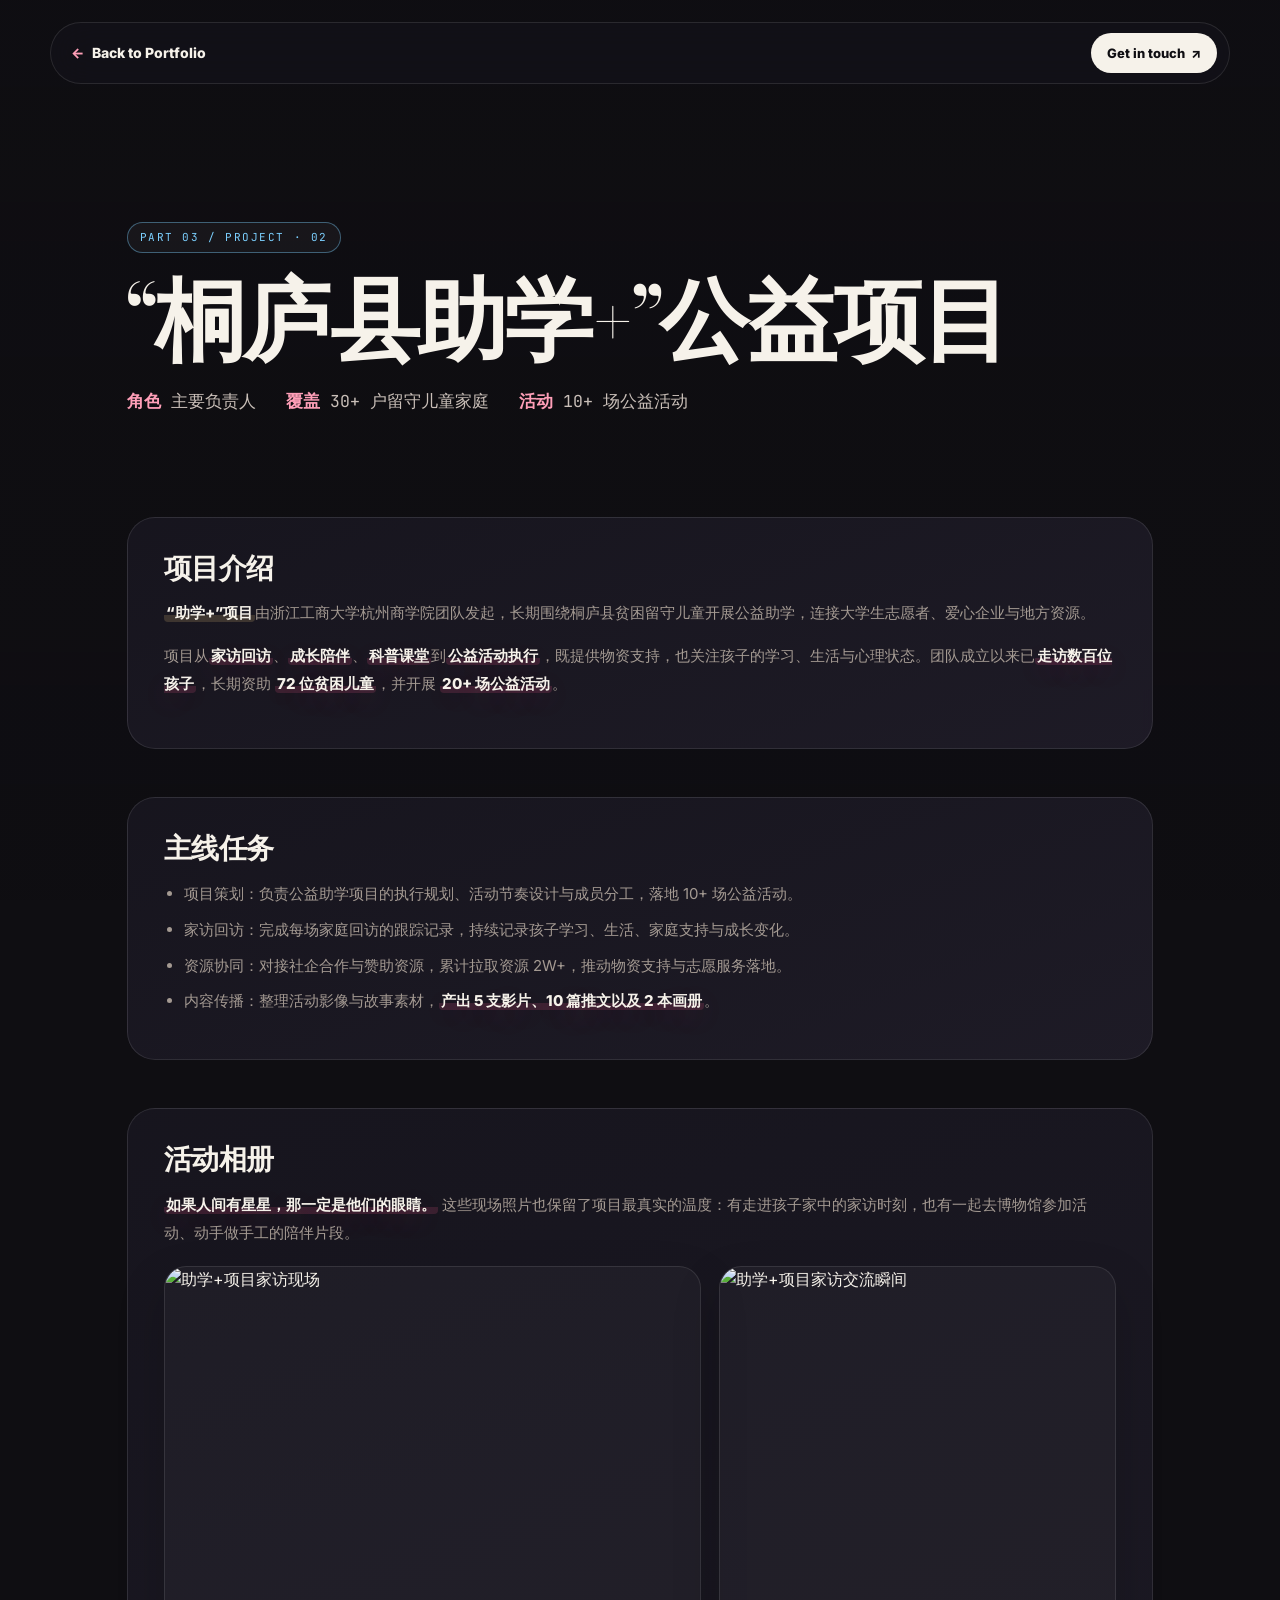
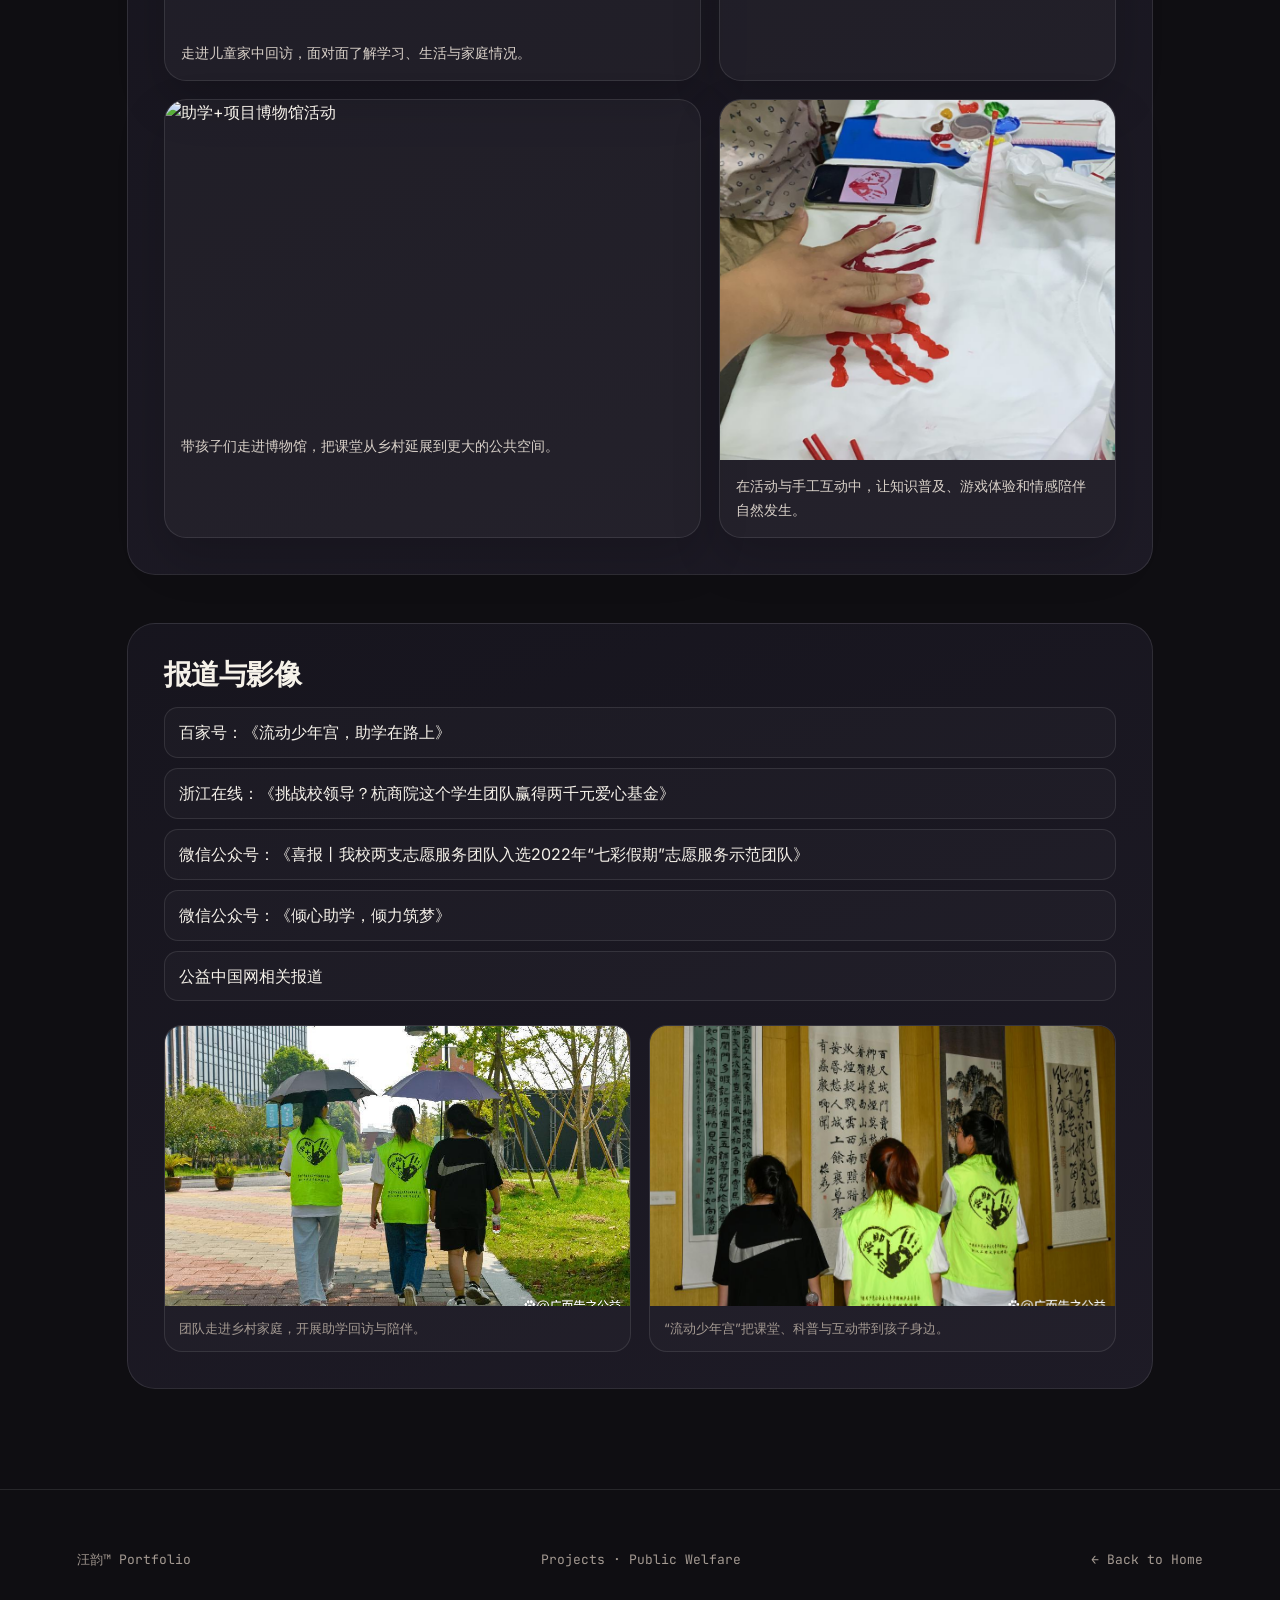
==== commit 7b340137: "Add files via upload" ====
--- a/projects/gongyi.html
+++ b/projects/gongyi.html
@@ -46,18 +46,18 @@
       <p><b class="hl">如果人间有星星，那一定是他们的眼睛。</b> 这些现场照片也保留了项目最真实的温度：有走进孩子家中的家访时刻，也有一起去博物馆参加活动、动手做手工的陪伴片段。</p>
       <div class="gongyi-gallery">
         <figure class="gongyi-shot wide">
-          <img src="../assets/gongyi/gongyi-home-visit.jpg" alt="助学+项目家访现场" />
+          <img loading="lazy" decoding="async" src="../assets/gongyi/gongyi-home-visit.jpg" alt="助学+项目家访现场" />
           <figcaption>走进儿童家中回访，面对面了解学习、生活与家庭情况。</figcaption>
         </figure>
         <figure class="gongyi-shot">
-          <img src="../assets/gongyi/gongyi-visit-closeup.jpg" alt="助学+项目家访交流瞬间" />
+          <img loading="lazy" decoding="async" src="../assets/gongyi/gongyi-visit-closeup.jpg" alt="助学+项目家访交流瞬间" />
         </figure>
         <figure class="gongyi-shot">
-          <img src="../assets/gongyi/gongyi-museum.jpg" alt="助学+项目博物馆活动" />
+          <img loading="lazy" decoding="async" src="../assets/gongyi/gongyi-museum.jpg" alt="助学+项目博物馆活动" />
           <figcaption>带孩子们走进博物馆，把课堂从乡村延展到更大的公共空间。</figcaption>
         </figure>
         <figure class="gongyi-shot wide">
-          <img src="../assets/gongyi/gongyi-handcraft.jpg" alt="助学+项目手工活动" />
+          <img loading="lazy" decoding="async" src="../assets/gongyi/gongyi-handcraft.jpg" alt="助学+项目手工活动" />
           <figcaption>在活动与手工互动中，让知识普及、游戏体验和情感陪伴自然发生。</figcaption>
         </figure>
       </div>
@@ -73,8 +73,8 @@
         <a href="https://www.pubchn.com/news/show.php?itemid=97414" target="_blank" rel="noopener">公益中国网相关报道</a>
       </div>
       <div class="report-gallery">
-        <figure><img src="../assets/gongyi/gongyi-report-2.png" alt="助学+ 项目报道图片 1"><figcaption>团队走进乡村家庭，开展助学回访与陪伴。</figcaption></figure>
-        <figure><img src="../assets/gongyi/gongyi-report-3.png" alt="助学+ 项目报道图片 2"><figcaption>“流动少年宫”把课堂、科普与互动带到孩子身边。</figcaption></figure>
+        <figure><img loading="lazy" decoding="async" src="../assets/gongyi/gongyi-report-2.png" alt="助学+ 项目报道图片 1"><figcaption>团队走进乡村家庭，开展助学回访与陪伴。</figcaption></figure>
+        <figure><img loading="lazy" decoding="async" src="../assets/gongyi/gongyi-report-3.png" alt="助学+ 项目报道图片 2"><figcaption>“流动少年宫”把课堂、科普与互动带到孩子身边。</figcaption></figure>
       </div>
     </section>
   </main>
--- a/styles.css
+++ b/styles.css
@@ -384,7 +384,7 @@
 @media (max-width:900px){.gongyi-gallery{grid-template-columns:1fr}.gongyi-shot img,.gongyi-shot.wide img{height:auto}}
 
 .gongyi-page{position:relative}
-.gongyi-page::before{content:"";position:fixed;inset:0;background:url('../assets/gongyi/gongyi-visit-closeup.jpg') center 18%/cover no-repeat;opacity:.11;filter:grayscale(.08) blur(1px);pointer-events:none;z-index:0}
+.gongyi-page::before{content:"";position:fixed;inset:0;background:url('assets/gongyi/gongyi-visit-closeup.jpg') center 18%/cover no-repeat;opacity:.11;filter:grayscale(.08) blur(1px);pointer-events:none;z-index:0}
 .gongyi-page::after{content:"";position:fixed;inset:0;background:linear-gradient(180deg,rgba(15,14,18,.82) 0%,rgba(15,14,18,.9) 45%,rgba(15,14,18,.96) 100%);pointer-events:none;z-index:1}
 .gongyi-page .detail-nav,.gongyi-page .detail-hero,.gongyi-page .detail-body{position:relative;z-index:2}
 .gongyi-page .detail-block{background:linear-gradient(160deg,rgba(24,22,32,.9) 0%,rgba(31,28,40,.92) 100%);backdrop-filter:blur(6px)}
@@ -799,3 +799,100 @@
 .hero-photo-mask{background:linear-gradient(90deg,#17141d 0%,rgba(23,20,29,.98) 18%,rgba(23,20,29,.92) 28%,rgba(25,23,31,.78) 39%,rgba(31,28,34,.52) 52%,rgba(38,34,36,.28) 70%,rgba(45,40,40,.1) 88%,rgba(45,40,40,0) 100%)!important}
 .hero:after{background:linear-gradient(90deg,rgba(23,20,29,.1),rgba(255,205,220,.035) 48%,transparent 74%),linear-gradient(180deg,rgba(15,14,18,.02),rgba(15,14,18,.08))!important;mix-blend-mode:screen!important}
 @media (max-width:900px){.hero-photo{left:0!important;width:100%!important;opacity:1!important}}
+
+/* PC layout stabilization: keep frozen nav + hero aligned with content width */
+:root{--portfolio-shell-width:1120px;--portfolio-shell-gutter:clamp(18px,3.6vw,40px)}
+
+.portfolio-page .nav{
+  left:50%!important;
+  right:auto!important;
+  top:18px!important;
+  transform:translateX(-50%)!important;
+  width:min(var(--portfolio-shell-width),calc(100vw - var(--portfolio-shell-gutter) * 2))!important;
+  max-width:calc(100vw - var(--portfolio-shell-gutter) * 2)!important;
+  min-width:0!important;
+  border:1px solid var(--line)!important;
+  border-radius:999px!important;
+  box-sizing:border-box;
+  padding:12px 18px!important;
+}
+
+.portfolio-page .hero{
+  padding:172px var(--portfolio-shell-gutter) 44px!important;
+  min-height:min(900px,92vh);
+}
+
+.portfolio-page .hero-inner,
+.portfolio-page .marquee,
+.portfolio-page .trust,
+.portfolio-page .section,
+.portfolio-page .foot-top{
+  max-width:var(--portfolio-shell-width)!important;
+  margin-left:auto!important;
+  margin-right:auto!important;
+}
+
+.portfolio-page .section,
+.portfolio-page .trust{
+  padding-left:var(--portfolio-shell-gutter)!important;
+  padding-right:var(--portfolio-shell-gutter)!important;
+}
+
+.portfolio-page .hero-photo{
+  left:auto!important;
+  right:max(var(--portfolio-shell-gutter),calc((100vw - var(--portfolio-shell-width)) / 2 + var(--portfolio-shell-gutter)))!important;
+  width:min(45vw,560px)!important;
+  height:calc(100% - 104px)!important;
+  top:84px!important;
+  border-radius:30px!important;
+  opacity:.96!important;
+}
+
+.portfolio-page .hero-photo-mask{
+  background:linear-gradient(90deg,#17141d 0%,rgba(23,20,29,.98) 18%,rgba(23,20,29,.9) 30%,rgba(25,23,31,.72) 42%,rgba(31,28,34,.42) 56%,rgba(38,34,36,.18) 74%,rgba(45,40,40,0) 100%)!important;
+}
+
+.portfolio-page .hero-card{max-width:580px!important}
+
+@media (max-width:1280px){
+  .portfolio-page .nav{width:min(1080px,calc(100vw - 28px))!important;padding:11px 16px!important}
+  .portfolio-page .hero{padding-top:166px!important}
+  .portfolio-page .hero-photo{width:min(43vw,500px)!important;right:max(16px,calc((100vw - 1080px)/2 + 16px))!important}
+  .portfolio-page .hero-card{max-width:540px!important}
+}
+
+@media (max-width:1024px){
+  .portfolio-page .nav{width:min(980px,calc(100vw - 20px))!important;gap:10px!important;padding:10px 14px!important}
+  .portfolio-page .hero{padding:154px 20px 40px!important;min-height:auto}
+  .portfolio-page .hero-inner{max-width:980px!important}
+  .portfolio-page .hero-photo{width:min(40vw,420px)!important;right:20px!important;top:92px!important;height:calc(100% - 116px)!important}
+  .portfolio-page .hero-outline{font-size:clamp(66px,8.2vw,116px)!important}
+}
+
+/* mobile performance + timeline scrollbar cleanup */
+@media (max-width:900px){
+  .welcome-bg{background:linear-gradient(180deg,rgba(255,250,238,.18),rgba(255,255,255,.38)),url('assets/intro/mobile/welcome-bg.webp') center/cover no-repeat!important;animation:none!important;transform:none!important;filter:saturate(1.03) contrast(.98)!important}
+  .welcome-cutout{animation:none!important;filter:drop-shadow(0 12px 16px rgba(48,35,36,.16))!important;will-change:auto!important}
+  .welcome-stage:before{background:radial-gradient(circle at 50% 48%,rgba(255,250,238,.42) 0 16%,rgba(255,250,238,.14) 30%,transparent 52%),linear-gradient(90deg,rgba(23,20,29,.06),transparent 24%,transparent 76%,rgba(23,20,29,.05))!important}
+  .timeline{scrollbar-width:none!important;-ms-overflow-style:none!important}
+  .timeline::-webkit-scrollbar{display:none!important;width:0!important;height:0!important}
+}
+
+/* final mobile fix: make timeline visible without horizontal scrollbar artifacts */
+@media (max-width:900px){
+  .welcome-bg{background:linear-gradient(180deg,rgba(255,250,238,.18),rgba(255,255,255,.38)),url('assets/intro/mobile/welcome-bg.webp') center/cover no-repeat!important;animation:none!important;transform:none!important;filter:saturate(1.03) contrast(.98)!important}
+  .welcome-cutout{animation:none!important;filter:drop-shadow(0 12px 16px rgba(48,35,36,.16))!important;will-change:auto!important}
+  .welcome-stage:before{background:radial-gradient(circle at 50% 48%,rgba(255,250,238,.42) 0 16%,rgba(255,250,238,.14) 30%,transparent 52%),linear-gradient(90deg,rgba(23,20,29,.06),transparent 24%,transparent 76%,rgba(23,20,29,.05))!important}
+  .timeline{overflow:visible!important;padding:28px 0 8px!important;margin-top:14px!important;scrollbar-width:none!important;-ms-overflow-style:none!important;scroll-snap-type:none!important}
+  .timeline::-webkit-scrollbar{display:none!important;width:0!important;height:0!important}
+  .timeline-line,.timeline-walker{display:none!important}
+  .timeline-items{display:grid!important;grid-template-columns:1fr!important;min-width:0!important;width:100%!important;gap:12px!important;padding:0!important}
+  .tl-item{width:100%!important;min-width:0!important;flex:none!important;display:grid!important;grid-template-columns:78px 1fr!important;align-items:stretch!important;gap:12px!important;padding:0!important;border-left:0!important;scroll-snap-align:none!important}
+  .tl-when{height:auto!important;min-height:0!important;align-items:center!important;justify-content:flex-start!important;text-align:left!important;font-size:11.5px!important;line-height:1.25!important;white-space:normal!important;color:rgba(216,208,200,.64)!important}
+  .tl-dot{display:none!important}
+  .tl-card{width:100%!important;min-height:0!important;padding:14px 12px!important;display:grid!important;grid-template-columns:46px 1fr!important;grid-template-rows:auto auto!important;column-gap:12px!important;align-items:center!important;text-align:left!important}
+  .tl-logo{grid-row:1 / 3!important;width:44px!important;height:44px!important;margin:0!important}
+  .tl-card b,.tl-card p{text-align:left!important;overflow-wrap:anywhere!important}
+  .tl-card b{font-size:14px!important;line-height:1.25!important;margin:0!important}
+  .tl-card p{font-size:12px!important;line-height:1.3!important;margin:3px 0 0!important}
+}
